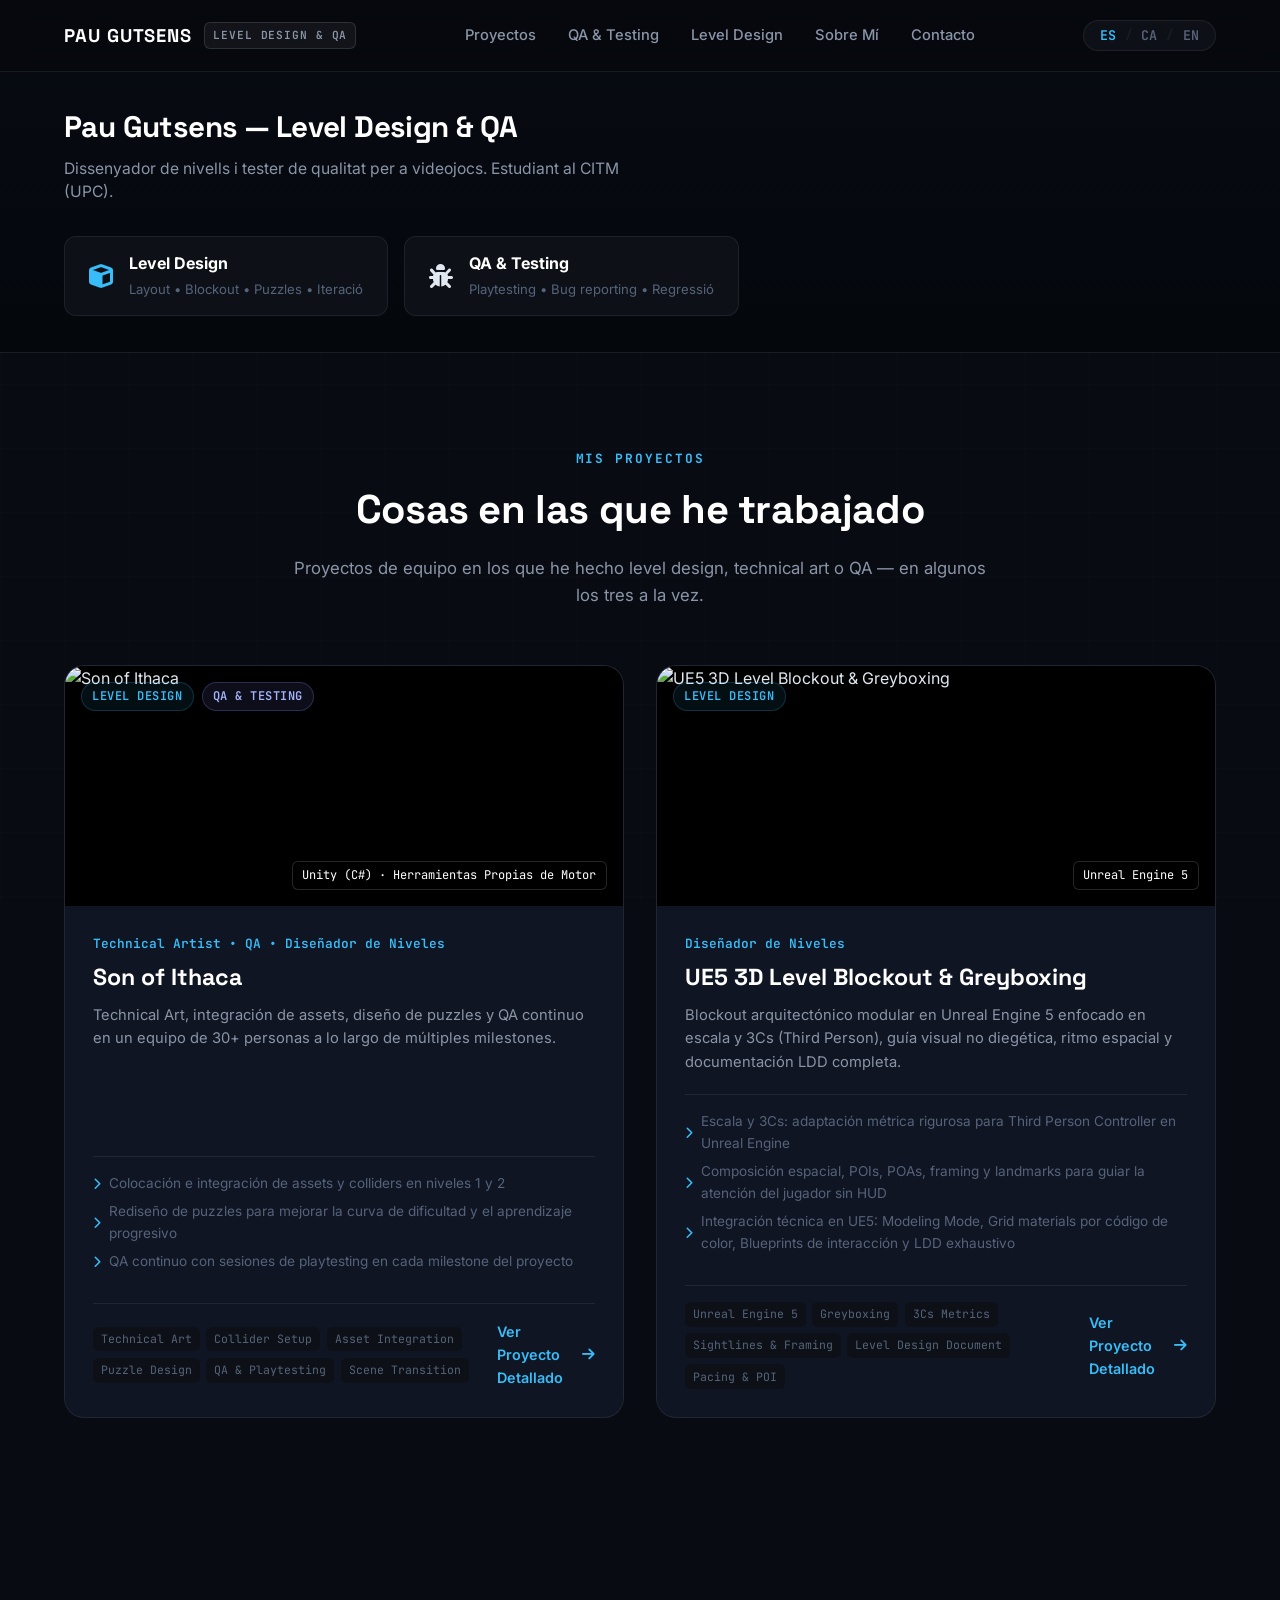
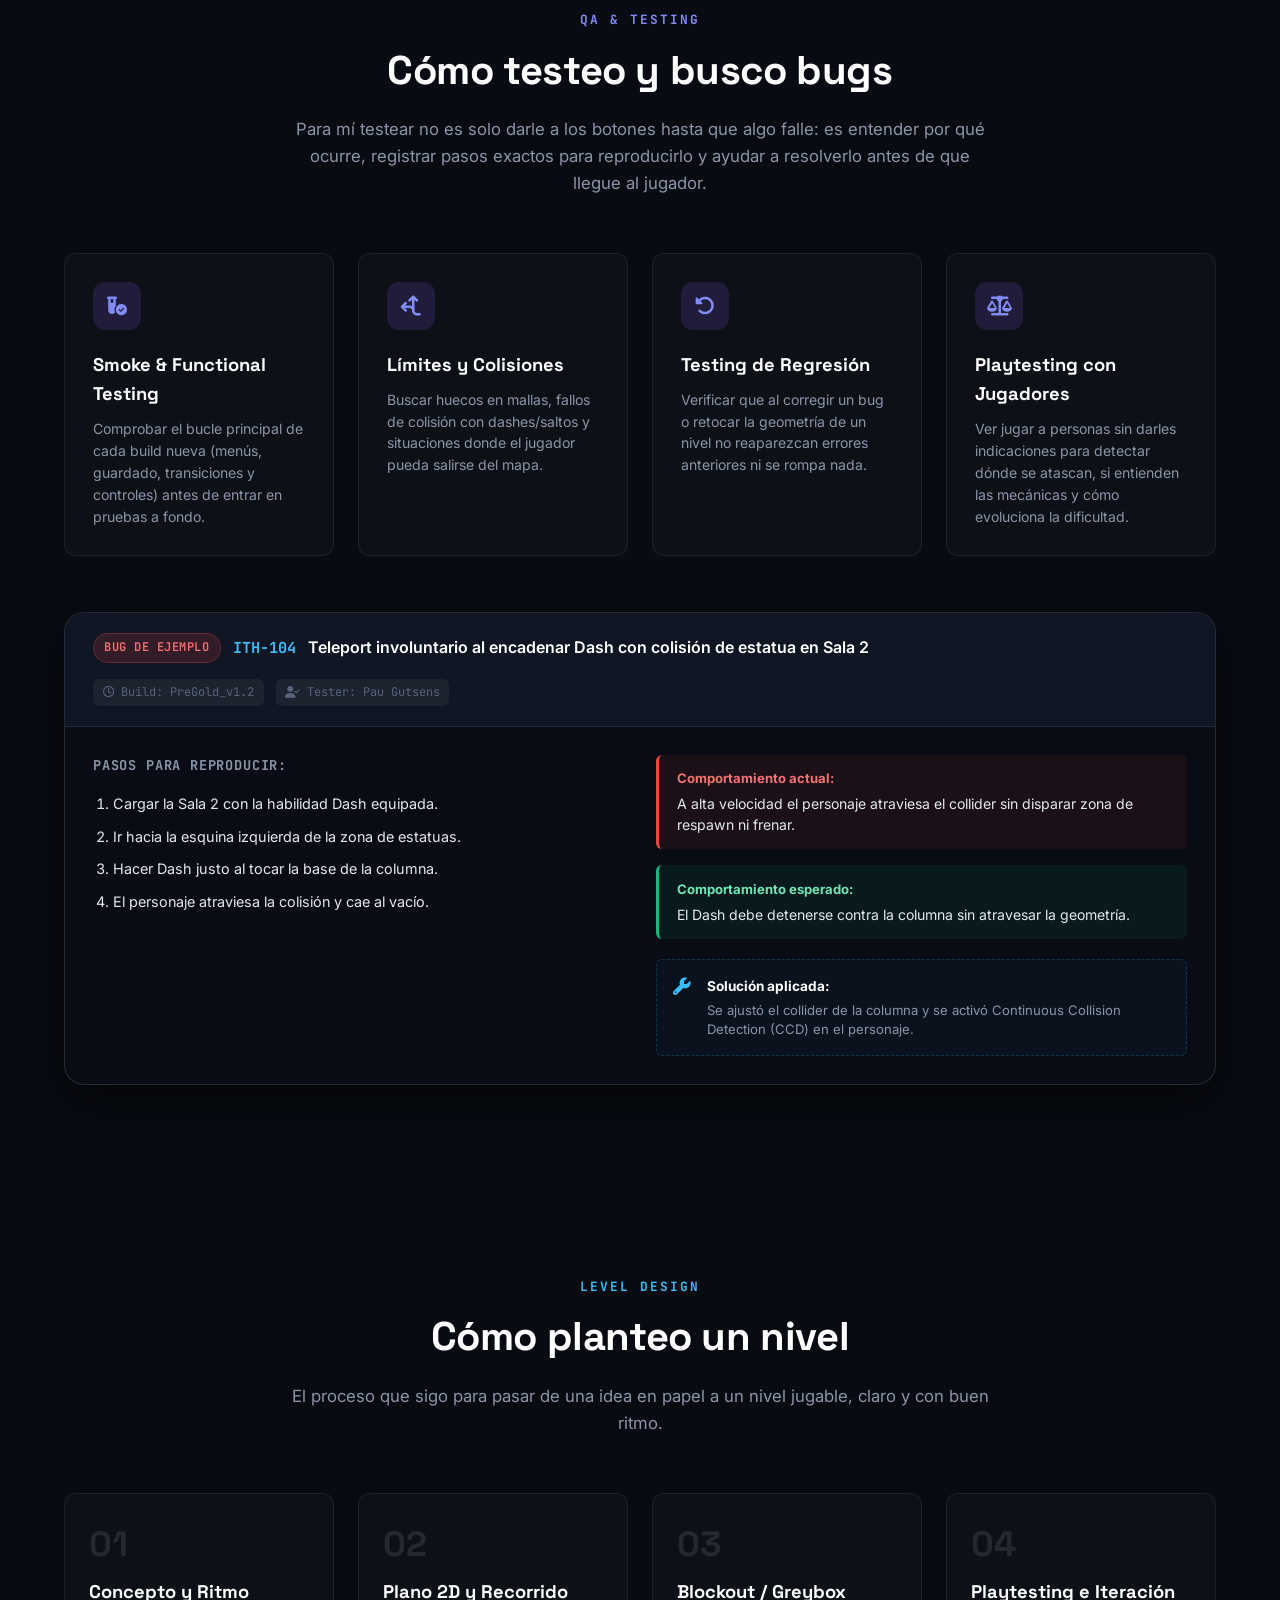
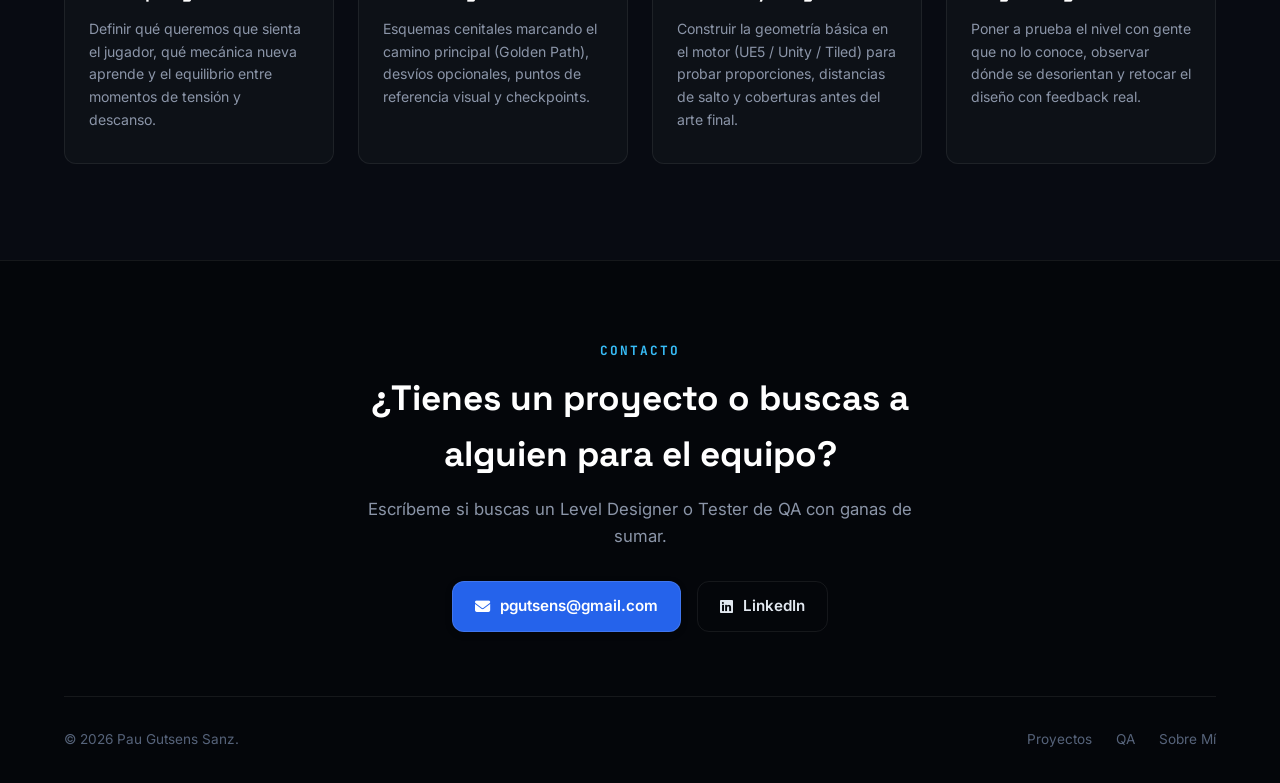
==== index.html @ 12cc4a94 "First portfolio version" ====
<!DOCTYPE html>
<html lang="es">

<head>
    <meta charset="UTF-8">
    <meta name="viewport" content="width=device-width, initial-scale=1.0">
    <title>Pau Gutsens | Level Design & QA</title>
    <meta name="description"
        content="Portfolio de Pau Gutsens. Diseño de niveles y QA para videojuegos.">
    <meta name="keywords"
        content="Pau Gutsens, Level Design, QA Videojuegos, Game QA, Unreal Engine, Blockout, Tiled, Game Design, CITM">
    <meta name="author" content="Pau Gutsens">

    <!-- Fonts -->
    <link rel="preconnect" href="https://fonts.googleapis.com">
    <link rel="preconnect" href="https://fonts.gstatic.com" crossorigin>
    <link
        href="https://fonts.googleapis.com/css2?family=Inter:wght@300;400;500;600;700&family=JetBrains+Mono:ital,wght@0,400;0,600;0,700;1,400&family=Space+Grotesk:wght@500;600;700&display=swap"
        rel="stylesheet">

    <!-- Icons -->
    <link rel="stylesheet" href="https://cdnjs.cloudflare.com/ajax/libs/font-awesome/6.5.1/css/all.min.css">

    <link rel="stylesheet" href="style.css">
</head>

<body>
    <!-- Subtle Grid Overlay -->
    <div class="grid-overlay"></div>

    <!-- Top Navigation -->
    <header class="site-header">
        <div class="container nav-container">
            <a href="#" class="brand-logo">
                <span class="logo-name">PAU GUTSENS</span>
                <span class="logo-tag" data-i18n="nav_role">LEVEL DESIGN & QA</span>
            </a>

            <nav class="main-nav" id="mainNav">
                <a href="#projects" class="nav-link" data-i18n="nav_projects">Proyectos</a>
                <a href="#qa-methodology" class="nav-link" data-i18n="nav_qa">QA & Testing</a>
                <a href="#ld-philosophy" class="nav-link" data-i18n="nav_ld">Level Design</a>
                <a href="about.html" class="nav-link" data-i18n="nav_about">Sobre Mí</a>
                <a href="#contact" class="nav-link" data-i18n="nav_contact">Contacto</a>
            </nav>

            <div class="nav-actions">
                <!-- Language Switcher -->
                <div class="lang-switch" id="langSwitch" role="group" aria-label="Language selector">
                    <button class="lang-btn active" data-lang="es" aria-pressed="true">ES</button>
                    <span class="lang-divider">/</span>
                    <button class="lang-btn" data-lang="ca" aria-pressed="false">CA</button>
                    <span class="lang-divider">/</span>
                    <button class="lang-btn" data-lang="en" aria-pressed="false">EN</button>
                </div>

                <button class="mobile-toggle" id="mobileMenuBtn" aria-label="Toggle navigation">
                    <i class="fa-solid fa-bars"></i>
                </button>
            </div>
        </div>
    </header>

    <!-- Page Intro Banner (replaces hero) -->
    <div class="page-intro-banner">
        <div class="container">
            <div class="page-intro-inner">
                <div class="page-intro-text">
                    <h1 class="page-intro-title" data-i18n="page_intro_title">Pau Gutsens — Level Design & QA</h1>
                    <p class="page-intro-sub" data-i18n="page_intro_sub">Dissenyador de nivells i tester de qualitat per a videojocs. Estudiant al CITM (UPC).</p>
                </div>
                <div class="page-intro-pills">
                    <div class="role-pill pill-ld">
                        <i class="fa-solid fa-cube"></i>
                        <div>
                            <strong data-i18n="pill_ld_title">Level Design</strong>
                            <span data-i18n="pill_ld_desc">Layout • Blockout • Puzzles • Iteració</span>
                        </div>
                    </div>
                    <div class="role-pill pill-qa">
                        <i class="fa-solid fa-bug"></i>
                        <div>
                            <strong data-i18n="pill_qa_title">QA & Testing</strong>
                            <span data-i18n="pill_qa_desc">Playtesting • Bug reporting • Regressió</span>
                        </div>
                    </div>
                </div>
            </div>
        </div>
    </div>

    <!-- Projects Section -->
    <section class="section projects-section" id="projects">
        <div class="container">
            <div class="section-header">
                <div class="header-pre" data-i18n="projects_pre">MIS PROYECTOS</div>
                <h2 class="section-title" data-i18n="projects_title">Cosas en las que he trabajado</h2>
                <p class="section-desc" data-i18n="projects_desc">
                    Proyectos de equipo en los que he hecho level design, technical art o QA — en algunos los tres a la vez.
                </p>
            </div>

            <!-- Projects Grid -->
            <div class="projects-grid" id="projectsGrid">
                <!-- Injected via JavaScript from data model -->
            </div>
        </div>
    </section>

    <!-- QA & Bug Tracking Methodology Showcase -->
    <section class="section qa-section" id="qa-methodology">
        <div class="container">
            <div class="section-header">
                <div class="header-pre tag-qa" data-i18n="qa_pre">QA & TESTING</div>
                <h2 class="section-title" data-i18n="qa_title">Cómo testeo y busco bugs</h2>
                <p class="section-desc" data-i18n="qa_desc">
                    Para mí testear no es solo darle a los botones hasta que algo falle: es entender por qué ocurre, registrar pasos exactos para reproducirlo y ayudar a resolverlo antes de que llegue al jugador.
                </p>
            </div>

            <div class="qa-grid">
                <!-- QA Pillars Cards -->
                <div class="qa-card">
                    <div class="qa-card-icon"><i class="fa-solid fa-vial-circle-check"></i></div>
                    <h3 data-i18n="qa_pillar_1_title">Smoke & Functional Testing</h3>
                    <p data-i18n="qa_pillar_1_desc">Comprobar el bucle principal de cada build nueva (menús, guardado, transiciones y controles) antes de entrar en pruebas a fondo.</p>
                </div>
                <div class="qa-card">
                    <div class="qa-card-icon"><i class="fa-solid fa-arrows-split-up-and-left"></i></div>
                    <h3 data-i18n="qa_pillar_2_title">Límites y Colisiones</h3>
                    <p data-i18n="qa_pillar_2_desc">Buscar huecos en mallas, fallos de colisión con dashes/saltos y situaciones donde el jugador pueda salirse del mapa.</p>
                </div>
                <div class="qa-card">
                    <div class="qa-card-icon"><i class="fa-solid fa-rotate-left"></i></div>
                    <h3 data-i18n="qa_pillar_3_title">Testing de Regresión</h3>
                    <p data-i18n="qa_pillar_3_desc">Verificar que al corregir un bug o retocar la geometría de un nivel no reaparezcan errores anteriores ni se rompa nada.</p>
                </div>
                <div class="qa-card">
                    <div class="qa-card-icon"><i class="fa-solid fa-scale-balanced"></i></div>
                    <h3 data-i18n="qa_pillar_4_title">Playtesting con Jugadores</h3>
                    <p data-i18n="qa_pillar_4_desc">Ver jugar a personas sin darles indicaciones para detectar dónde se atascan, si entienden las mecánicas y cómo evoluciona la dificultad.</p>
                </div>
            </div>

            <!-- Live Bug Report Mockup (Jira Style) -->
            <div class="bug-report-container">
                <div class="bug-header">
                    <div class="bug-title-wrap">
                        <span class="badge badge-critical" data-i18n="bug_badge">BUG DE EJEMPLO</span>
                        <span class="bug-id">ITH-104</span>
                        <span class="bug-summary-text" data-i18n="bug_summary_title">Teleport involuntario al encadenar Dash con colisión de estatua en Sala 2</span>
                    </div>
                    <div class="bug-meta-pills">
                        <span class="meta-pill"><i class="fa-regular fa-clock"></i> Build: PreGold_v1.2</span>
                        <span class="meta-pill"><i class="fa-solid fa-user-check"></i> Tester: Pau Gutsens</span>
                    </div>
                </div>

                <div class="bug-body">
                    <div class="bug-col">
                        <h4 data-i18n="bug_steps_title">Pasos para reproducir:</h4>
                        <ol class="bug-steps">
                            <li data-i18n="bug_step_1">Cargar la Sala 2 con la habilidad Dash equipada.</li>
                            <li data-i18n="bug_step_2">Ir hacia la esquina izquierda de la zona de estatuas.</li>
                            <li data-i18n="bug_step_3">Hacer Dash justo al tocar la base de la columna.</li>
                            <li data-i18n="bug_step_4">El personaje atraviesa la colisión y cae al vacío.</li>
                        </ol>
                    </div>

                    <div class="bug-col">
                        <div class="bug-compare">
                            <div class="compare-box actual">
                                <strong data-i18n="bug_actual_label">Comportamiento actual:</strong>
                                <p data-i18n="bug_actual_desc">A alta velocidad el personaje atraviesa el collider sin disparar zona de respawn ni frenar.</p>
                            </div>
                            <div class="compare-box expected">
                                <strong data-i18n="bug_expected_label">Comportamiento esperado:</strong>
                                <p data-i18n="bug_expected_desc">El Dash debe detenerse contra la columna sin atravesar la geometría.</p>
                            </div>
                        </div>

                        <div class="resolution-box">
                            <i class="fa-solid fa-wrench"></i>
                            <div>
                                <strong data-i18n="bug_res_title">Solución aplicada:</strong>
                                <p data-i18n="bug_res_desc">Se ajustó el collider de la columna y se activó Continuous Collision Detection (CCD) en el personaje.</p>
                            </div>
                        </div>
                    </div>
                </div>
            </div>
        </div>
    </section>

    <!-- Level Design Philosophy Section -->
    <section class="section ld-section" id="ld-philosophy">
        <div class="container">
            <div class="section-header">
                <div class="header-pre" data-i18n="ld_pre">LEVEL DESIGN</div>
                <h2 class="section-title" data-i18n="ld_title">Cómo planteo un nivel</h2>
                <p class="section-desc" data-i18n="ld_desc">
                    El proceso que sigo para pasar de una idea en papel a un nivel jugable, claro y con buen ritmo.
                </p>
            </div>

            <div class="workflow-steps">
                <div class="wf-step">
                    <div class="wf-num">01</div>
                    <h3 data-i18n="wf_1_title">Concepto y Ritmo</h3>
                    <p data-i18n="wf_1_desc">Definir qué queremos que sienta el jugador, qué mecánica nueva aprende y el equilibrio entre momentos de tensión y descanso.</p>
                </div>
                <div class="wf-step">
                    <div class="wf-num">02</div>
                    <h3 data-i18n="wf_2_title">Plano 2D y Recorrido</h3>
                    <p data-i18n="wf_2_desc">Esquemas cenitales marcando el camino principal (Golden Path), desvíos opcionales, puntos de referencia visual y checkpoints.</p>
                </div>
                <div class="wf-step">
                    <div class="wf-num">03</div>
                    <h3 data-i18n="wf_3_title">Blockout / Greybox</h3>
                    <p data-i18n="wf_3_desc">Construir la geometría básica en el motor (UE5 / Unity / Tiled) para probar proporciones, distancias de salto y coberturas antes del arte final.</p>
                </div>
                <div class="wf-step">
                    <div class="wf-num">04</div>
                    <h3 data-i18n="wf_4_title">Playtesting e Iteración</h3>
                    <p data-i18n="wf_4_desc">Poner a prueba el nivel con gente que no lo conoce, observar dónde se desorientan y retocar el diseño con feedback real.</p>
                </div>
            </div>
        </div>
    </section>


    <!-- Contact Footer Section -->
    <footer class="site-footer" id="contact">
        <div class="container footer-container">
            <div class="footer-cta">
                <div class="header-pre" data-i18n="contact_pre">CONTACTO</div>
                <h2 class="footer-title" data-i18n="contact_title">¿Tienes un proyecto o buscas a alguien para el equipo?</h2>
                <p class="footer-sub" data-i18n="contact_sub">
                    Escríbeme si buscas un Level Designer o Tester de QA con ganas de sumar.
                </p>

                <div class="contact-links">
                    <a href="mailto:pgutsens@gmail.com" class="btn btn-primary">
                        <i class="fa-solid fa-envelope"></i>
                        <span>pgutsens@gmail.com</span>
                    </a>
                    <a href="https://www.linkedin.com/in/pau-gutsens-sanz-491a90315/" target="_blank" rel="noopener noreferrer" class="btn btn-outline">
                        <i class="fa-brands fa-linkedin"></i>
                        <span>LinkedIn</span>
                    </a>
                </div>
            </div>

            <div class="footer-bottom">
                <div class="footer-copy">
                    © 2026 Pau Gutsens Sanz.
                </div>
                <div class="footer-nav">
                    <a href="#projects" data-i18n="nav_projects">Proyectos</a>
                    <a href="#qa-methodology" data-i18n="nav_qa">QA</a>
                    <a href="about.html" data-i18n="nav_about">Sobre Mí</a>
                </div>
            </div>
        </div>
    </footer>

    <!-- Case Study Interactive Modal -->
    <div class="modal-overlay" id="projectModal" aria-hidden="true" role="dialog" aria-labelledby="modalTitle">
        <div class="modal-card">
            <button class="modal-close" id="modalCloseBtn" aria-label="Cerrar modal">
                <i class="fa-solid fa-xmark"></i>
            </button>

            <!-- Modal Content Loaded Dynamically -->
            <div class="modal-content" id="modalContent">
                <!-- JS Populated -->
            </div>
        </div>
    </div>

    <!-- Image Lightbox Modal for Fullscreen Zoom -->
    <div class="lightbox-overlay" id="lightboxOverlay" aria-hidden="true">
        <button class="lightbox-close" id="lightboxCloseBtn" aria-label="Cerrar imagen">
            <i class="fa-solid fa-xmark"></i>
        </button>
        <img src="" alt="" id="lightboxImg" class="lightbox-image">
        <div class="lightbox-caption" id="lightboxCaption"></div>
    </div>

    <script src="app.js"></script>
</body>

</html>
---- style.css ----
/* ==========================================================================
   PAU GUTSENS - LEVEL DESIGN & QA PORTFOLIO
   Design System & Styling
   ========================================================================== */

:root {
    /* Color Palette – Premium AAA Dark Studio */
    --bg-main: #080b12;
    --bg-surface: #0d1117;
    --bg-surface-elevated: #131b2a;
    --bg-glass: rgba(13, 17, 23, 0.80);
    --bg-glass-card: rgba(19, 27, 42, 0.70);

    --border-subtle: rgba(255, 255, 255, 0.07);
    --border-accent: rgba(56, 189, 248, 0.20);
    --border-active: #38bdf8;

    --text-primary: #e2e8f0;
    --text-secondary: #8b95a8;
    --text-muted: #56637a;

    /* Accents – Refined Studio palette (Clean, non-neon) */
    --accent-cyan: #38bdf8;
    --accent-cyan-glow: transparent;
    --accent-purple: #818cf8;
    --accent-purple-glow: transparent;
    --accent-emerald: #34d399;
    --accent-amber: #fbbf24;
    --accent-crimson: #f87171;

    /* Typography */
    --font-heading: 'Space Grotesk', -apple-system, BlinkMacSystemFont, sans-serif;
    --font-body: 'Inter', -apple-system, BlinkMacSystemFont, sans-serif;
    --font-mono: 'JetBrains Mono', monospace;

    /* Layout & Spacing */
    --container-max: 1200px;
    --nav-height: 72px;
    --radius-sm: 6px;
    --radius-md: 12px;
    --radius-lg: 20px;
    --radius-pill: 9999px;

    /* Transitions */
    --transition-fast: 150ms ease;
    --transition-normal: 250ms cubic-bezier(0.16, 1, 0.3, 1);
    --transition-bounce: 400ms cubic-bezier(0.34, 1.56, 0.64, 1);
}

/* Base & Reset */
*, *::before, *::after {
    box-sizing: border-box;
    margin: 0;
    padding: 0;
}

html {
    scroll-behavior: smooth;
    color-scheme: dark;
}

body {
    background-color: var(--bg-main);
    color: var(--text-primary);
    font-family: var(--font-body);
    font-size: 16px;
    line-height: 1.6;
    overflow-x: hidden;
    position: relative;
    min-height: 100vh;
}

a {
    color: inherit;
    text-decoration: none;
    transition: color var(--transition-fast);
}

img {
    max-width: 100%;
    height: auto;
    display: block;
}

button {
    font-family: inherit;
    cursor: pointer;
    border: none;
    background: none;
}

/* Background Ambient */
.glow-bg {
    display: none;
}

/* Grid overlay – ultra-subtle texture */
.grid-overlay {
    position: fixed;
    top: 0;
    left: 0;
    width: 100%;
    height: 100%;
    background-image: 
        linear-gradient(to right, rgba(255, 255, 255, 0.012) 1px, transparent 1px),
        linear-gradient(to bottom, rgba(255, 255, 255, 0.012) 1px, transparent 1px);
    background-size: 64px 64px;
    pointer-events: none;
    z-index: 0;
}

.container {
    width: 100%;
    max-width: var(--container-max);
    margin: 0 auto;
    padding: 0 1.5rem;
    position: relative;
    z-index: 1;
}

/* ==========================================================================
   Navigation Header
   ========================================================================== */
.site-header {
    position: fixed;
    top: 0;
    left: 0;
    right: 0;
    height: var(--nav-height);
    background: rgba(7, 9, 14, 0.85);
    backdrop-filter: blur(16px);
    border-bottom: 1px solid var(--border-subtle);
    z-index: 100;
    display: flex;
    align-items: center;
}

.nav-container {
    display: flex;
    align-items: center;
    justify-content: space-between;
}

.brand-logo {
    display: flex;
    align-items: center;
    gap: 0.75rem;
}

.logo-name {
    font-family: var(--font-heading);
    font-weight: 700;
    font-size: 1.15rem;
    letter-spacing: 0.05em;
    color: #ffffff;
}

.logo-tag {
    font-family: var(--font-mono);
    font-size: 0.7rem;
    font-weight: 600;
    color: var(--text-secondary);
    background: rgba(255, 255, 255, 0.05);
    padding: 0.2rem 0.5rem;
    border-radius: var(--radius-sm);
    border: 1px solid rgba(255, 255, 255, 0.12);
    letter-spacing: 0.08em;
}

.main-nav {
    display: flex;
    align-items: center;
    gap: 2rem;
}

.nav-link {
    font-size: 0.92rem;
    font-weight: 500;
    color: var(--text-secondary);
    position: relative;
    padding: 0.5rem 0;
}

.nav-link:hover {
    color: #ffffff;
}

.nav-link::after {
    content: '';
    position: absolute;
    bottom: 0;
    left: 0;
    width: 0;
    height: 2px;
    background: var(--accent-cyan);
    transition: width var(--transition-fast);
}

.nav-link:hover::after {
    width: 100%;
}

.nav-actions {
    display: flex;
    align-items: center;
    gap: 1.25rem;
}

/* Language Switcher */
.lang-switch {
    display: flex;
    align-items: center;
    background: var(--bg-surface);
    border: 1px solid var(--border-subtle);
    border-radius: var(--radius-pill);
    padding: 0.2rem 0.6rem;
    font-family: var(--font-mono);
    font-size: 0.8rem;
}

.lang-btn {
    color: var(--text-muted);
    padding: 0.15rem 0.4rem;
    font-weight: 600;
    border-radius: var(--radius-sm);
    transition: all var(--transition-fast);
}

.lang-btn.active {
    color: var(--accent-cyan);
}

.lang-divider {
    color: var(--border-subtle);
    margin: 0 0.15rem;
}

.mobile-toggle {
    display: none;
    color: #fff;
    font-size: 1.25rem;
    padding: 0.5rem;
}

/* ==========================================================================
   Buttons & Badges
   ========================================================================== */
.btn {
    display: inline-flex;
    align-items: center;
    justify-content: center;
    gap: 0.6rem;
    padding: 0.75rem 1.4rem;
    border-radius: var(--radius-md);
    font-size: 0.95rem;
    font-weight: 600;
    transition: all var(--transition-normal);
    cursor: pointer;
}

.btn-sm {
    padding: 0.45rem 0.9rem;
    font-size: 0.85rem;
}

.btn-primary {
    background: #2563eb;
    color: #fff;
    border: 1px solid rgba(255, 255, 255, 0.12);
    box-shadow: 0 2px 6px rgba(0, 0, 0, 0.3);
}

.btn-primary:hover {
    transform: translateY(-2px);
    box-shadow: 0 4px 12px rgba(0, 0, 0, 0.4);
    background: #1d4ed8;
}

.btn-secondary {
    background: var(--bg-surface-elevated);
    color: var(--text-primary);
    border: 1px solid var(--border-subtle);
}

.btn-secondary:hover {
    border-color: rgba(129, 140, 248, 0.40);
    background: rgba(129, 140, 248, 0.08);
    transform: translateY(-2px);
}

.btn-outline {
    background: transparent;
    color: var(--text-primary);
    border: 1px solid var(--border-subtle);
}

.btn-outline:hover {
    border-color: rgba(56, 189, 248, 0.35);
    color: var(--accent-cyan);
    background: rgba(56, 189, 248, 0.04);
}

.badge {
    display: inline-flex;
    align-items: center;
    padding: 0.25rem 0.65rem;
    border-radius: var(--radius-pill);
    font-family: var(--font-mono);
    font-size: 0.75rem;
    font-weight: 600;
    letter-spacing: 0.04em;
}

.badge-critical {
    background: rgba(239, 68, 68, 0.15);
    color: #f87171;
    border: 1px solid rgba(239, 68, 68, 0.3);
}

.badge-ld {
    background: rgba(56, 189, 248, 0.08);
    color: var(--accent-cyan);
    border: 1px solid rgba(56, 189, 248, 0.20);
}

.badge-qa {
    background: rgba(129, 140, 248, 0.10);
    color: #a5b4fc;
    border: 1px solid rgba(129, 140, 248, 0.25);
}

/* ==========================================================================
   Hero Section
   ========================================================================== */
.hero-section {
    padding-top: calc(var(--nav-height) + 4rem);
    padding-bottom: 5rem;
    position: relative;
    z-index: 1;
}

.hero-container {
    display: flex;
    flex-direction: column;
    align-items: center;
    text-align: center;
    max-width: 900px;
}

.hero-badge {
    display: inline-flex;
    align-items: center;
    gap: 0.6rem;
    background: rgba(16, 185, 129, 0.1);
    border: 1px solid rgba(16, 185, 129, 0.25);
    padding: 0.4rem 1rem;
    border-radius: var(--radius-pill);
    font-size: 0.85rem;
    color: #6ee7b7;
    margin-bottom: 1.75rem;
}

.status-indicator {
    width: 8px;
    height: 8px;
    background: var(--accent-emerald);
    border-radius: 50%;
    animation: pulse 2s infinite;
}

@keyframes pulse {
    0%, 100% { opacity: 1; transform: scale(1); }
    50% { opacity: 0.5; transform: scale(1.3); }
}

.hero-title {
    font-family: var(--font-heading);
    font-size: clamp(2.2rem, 5vw, 3.8rem);
    font-weight: 700;
    line-height: 1.15;
    letter-spacing: -0.02em;
    margin-bottom: 1.5rem;
    background: linear-gradient(180deg, #ffffff 40%, #cbd5e1 100%);
    -webkit-background-clip: text;
    -webkit-text-fill-color: transparent;
}

.hero-subtitle {
    font-size: clamp(1.05rem, 2vw, 1.25rem);
    color: var(--text-secondary);
    max-width: 760px;
    line-height: 1.65;
    margin-bottom: 2.25rem;
}

.role-tags-wrapper {
    display: flex;
    flex-wrap: wrap;
    justify-content: center;
    gap: 1.25rem;
    margin-bottom: 3rem;
    width: 100%;
}

.role-pill {
    display: flex;
    align-items: center;
    gap: 1rem;
    padding: 0.85rem 1.5rem;
    border-radius: var(--radius-md);
    background: var(--bg-surface);
    border: 1px solid var(--border-subtle);
    text-align: left;
    transition: transform var(--transition-fast), border-color var(--transition-fast);
}

.role-pill:hover {
    transform: translateY(-2px);
}

.role-pill i {
    font-size: 1.5rem;
}

.pill-ld i {
    color: var(--accent-cyan);
}

.pill-ld:hover,
.pill-qa:hover {
    border-color: rgba(255, 255, 255, 0.2);
    box-shadow: 0 4px 12px rgba(0, 0, 0, 0.25);
}

.role-pill strong {
    display: block;
    font-size: 1rem;
    color: #fff;
}

.role-pill span {
    font-size: 0.82rem;
    color: var(--text-muted);
}

.hero-stats {
    display: grid;
    grid-template-columns: repeat(4, 1fr);
    gap: 1.5rem;
    width: 100%;
    margin-bottom: 2.75rem;
    padding: 1.75rem;
    background: var(--bg-surface-elevated);
    border-radius: var(--radius-lg);
    border: 1px solid var(--border-subtle);
    backdrop-filter: blur(12px);
}

.stat-card {
    display: flex;
    flex-direction: column;
    align-items: center;
}

.stat-num {
    font-family: var(--font-heading);
    font-size: 2.2rem;
    font-weight: 700;
    color: #ffffff;
    line-height: 1.1;
}

.stat-label {
    font-size: 0.82rem;
    color: var(--text-secondary);
    margin-top: 0.25rem;
}

.hero-cta-group {
    display: flex;
    gap: 1.25rem;
    flex-wrap: wrap;
    justify-content: center;
}

/* ==========================================================================
   Sections Common Header
   ========================================================================== */
.section {
    padding: 6rem 0;
    position: relative;
    z-index: 1;
}

.section-header {
    text-align: center;
    max-width: 700px;
    margin: 0 auto 3.5rem auto;
}

.header-pre {
    font-family: var(--font-mono);
    font-size: 0.8rem;
    font-weight: 700;
    color: var(--accent-cyan);
    letter-spacing: 0.15em;
    text-transform: uppercase;
    margin-bottom: 0.5rem;
}

.header-pre.tag-qa {
    color: var(--accent-purple);
}

.section-title {
    font-family: var(--font-heading);
    font-size: clamp(1.8rem, 3.5vw, 2.5rem);
    font-weight: 700;
    letter-spacing: -0.01em;
    color: #fff;
    margin-bottom: 0.85rem;
}

.section-desc {
    color: var(--text-secondary);
    font-size: 1.05rem;
    line-height: 1.6;
}

/* ==========================================================================
   Filter Toolbar & Projects Grid
   ========================================================================== */
.filter-toolbar {
    display: flex;
    justify-content: center;
    gap: 0.75rem;
    margin-bottom: 3rem;
    flex-wrap: wrap;
}

.filter-btn {
    display: inline-flex;
    align-items: center;
    gap: 0.6rem;
    padding: 0.65rem 1.25rem;
    background: var(--bg-surface);
    border: 1px solid var(--border-subtle);
    border-radius: var(--radius-pill);
    color: var(--text-secondary);
    font-size: 0.9rem;
    font-weight: 600;
    transition: all var(--transition-fast);
}

.filter-btn:hover {
    color: #fff;
    border-color: rgba(255, 255, 255, 0.2);
}

.filter-btn.active {
    background: #1e293b;
    color: #ffffff;
    border-color: rgba(255, 255, 255, 0.25);
    box-shadow: 0 2px 6px rgba(0, 0, 0, 0.2);
}

.filter-btn.active .filter-count {
    background: rgba(255, 255, 255, 0.12);
    color: #ffffff;
}

.filter-count {
    font-family: var(--font-mono);
    font-size: 0.75rem;
    background: var(--bg-surface-elevated);
    padding: 0.15rem 0.45rem;
    border-radius: var(--radius-pill);
    color: var(--text-muted);
}

.projects-grid {
    display: grid;
    grid-template-columns: repeat(2, 1fr);
    gap: 2rem;
}

/* Project Card */
.project-card {
    background: var(--bg-glass-card);
    border: 1px solid var(--border-subtle);
    border-radius: var(--radius-lg);
    overflow: hidden;
    backdrop-filter: blur(16px);
    transition: transform var(--transition-normal), border-color var(--transition-normal), box-shadow var(--transition-normal);
    display: flex;
    flex-direction: column;
}

.project-card:hover {
    transform: translateY(-6px);
    border-color: rgba(56, 189, 248, 0.22);
    box-shadow: 0 16px 40px rgba(0, 0, 0, 0.45);
}

.card-media-wrap {
    position: relative;
    width: 100%;
    height: 240px;
    background: #000;
    overflow: hidden;
}

.card-img {
    width: 100%;
    height: 100%;
    object-fit: cover;
    transition: transform var(--transition-normal);
}

.project-card:hover .card-img {
    transform: scale(1.05);
}

.card-badges {
    position: absolute;
    top: 1rem;
    left: 1rem;
    display: flex;
    gap: 0.5rem;
    z-index: 2;
}

.card-engine {
    position: absolute;
    bottom: 1rem;
    right: 1rem;
    background: rgba(0, 0, 0, 0.75);
    backdrop-filter: blur(8px);
    color: #fff;
    font-family: var(--font-mono);
    font-size: 0.75rem;
    padding: 0.25rem 0.6rem;
    border-radius: var(--radius-sm);
    border: 1px solid rgba(255, 255, 255, 0.15);
}

.card-content {
    padding: 1.75rem;
    display: flex;
    flex-direction: column;
    flex-grow: 1;
}

.card-role-line {
    font-family: var(--font-mono);
    font-size: 0.8rem;
    color: var(--accent-cyan);
    margin-bottom: 0.5rem;
    font-weight: 600;
}

.card-title {
    font-family: var(--font-heading);
    font-size: 1.45rem;
    font-weight: 700;
    color: #fff;
    margin-bottom: 0.75rem;
    line-height: 1.25;
}

.card-excerpt {
    color: var(--text-secondary);
    font-size: 0.92rem;
    line-height: 1.6;
    margin-bottom: 1.25rem;
    flex-grow: 1;
}

.card-key-highlights {
    list-style: none;
    margin-bottom: 1.5rem;
    border-top: 1px solid var(--border-subtle);
    padding-top: 1rem;
}

.card-key-highlights li {
    font-size: 0.85rem;
    color: var(--text-muted);
    margin-bottom: 0.4rem;
    display: flex;
    align-items: center;
    gap: 0.5rem;
}

.card-key-highlights li i {
    color: var(--accent-cyan);
    font-size: 0.75rem;
}

.card-footer {
    display: flex;
    justify-content: space-between;
    align-items: center;
    padding-top: 1rem;
    border-top: 1px solid var(--border-subtle);
}

.card-tags {
    display: flex;
    flex-wrap: wrap;
    gap: 0.4rem;
}

.card-tag {
    font-family: var(--font-mono);
    font-size: 0.72rem;
    background: var(--bg-surface);
    color: var(--text-muted);
    padding: 0.2rem 0.5rem;
    border-radius: var(--radius-sm);
}

.card-action-btn {
    display: inline-flex;
    align-items: center;
    gap: 0.5rem;
    color: var(--accent-cyan);
    font-weight: 600;
    font-size: 0.9rem;
    transition: gap var(--transition-fast);
}

.project-card:hover .card-action-btn {
    gap: 0.75rem;
}

/* ==========================================================================
   QA Methodology & Bug Report Showcase
   ========================================================================== */
.qa-grid {
    display: grid;
    grid-template-columns: repeat(4, 1fr);
    gap: 1.5rem;
    margin-bottom: 3.5rem;
}

.qa-card {
    background: var(--bg-surface);
    border: 1px solid var(--border-subtle);
    border-radius: var(--radius-md);
    padding: 1.75rem;
    transition: transform var(--transition-normal), border-color var(--transition-normal);
}

.qa-card:hover {
    transform: translateY(-4px);
    border-color: var(--accent-purple);
}

.qa-card-icon {
    width: 48px;
    height: 48px;
    border-radius: var(--radius-md);
    background: rgba(139, 92, 246, 0.15);
    color: var(--accent-purple);
    display: flex;
    align-items: center;
    justify-content: center;
    font-size: 1.25rem;
    margin-bottom: 1.25rem;
}

.qa-card h3 {
    font-family: var(--font-heading);
    font-size: 1.15rem;
    font-weight: 700;
    color: #fff;
    margin-bottom: 0.6rem;
}

.qa-card p {
    font-size: 0.88rem;
    color: var(--text-secondary);
    line-height: 1.55;
}

/* Jira Style Bug Report Mockup */
.bug-report-container {
    background: #090c14;
    border: 1px solid rgba(255, 255, 255, 0.12);
    border-radius: var(--radius-lg);
    box-shadow: 0 16px 48px rgba(0, 0, 0, 0.5);
    overflow: hidden;
    font-family: var(--font-body);
}

.bug-header {
    background: #111624;
    padding: 1.25rem 1.75rem;
    border-bottom: 1px solid rgba(255, 255, 255, 0.08);
    display: flex;
    justify-content: space-between;
    align-items: center;
    flex-wrap: wrap;
    gap: 1rem;
}

.bug-title-wrap {
    display: flex;
    align-items: center;
    gap: 0.75rem;
    flex-wrap: wrap;
}

.bug-id {
    font-family: var(--font-mono);
    font-weight: 700;
    font-size: 0.95rem;
    color: var(--accent-cyan);
}

.bug-summary-text {
    font-weight: 600;
    color: #ffffff;
    font-size: 1rem;
}

.bug-meta-pills {
    display: flex;
    gap: 0.75rem;
}

.meta-pill {
    font-family: var(--font-mono);
    font-size: 0.75rem;
    color: var(--text-muted);
    background: rgba(255, 255, 255, 0.05);
    padding: 0.25rem 0.6rem;
    border-radius: var(--radius-sm);
    display: inline-flex;
    align-items: center;
    gap: 0.4rem;
}

.bug-body {
    padding: 1.75rem;
    display: grid;
    grid-template-columns: 1fr 1fr;
    gap: 2rem;
}

.bug-col h4 {
    font-family: var(--font-mono);
    font-size: 0.85rem;
    color: var(--text-secondary);
    text-transform: uppercase;
    letter-spacing: 0.06em;
    margin-bottom: 1rem;
}

.bug-steps {
    padding-left: 1.25rem;
    color: var(--text-primary);
    font-size: 0.9rem;
    line-height: 1.7;
}

.bug-steps li {
    margin-bottom: 0.5rem;
}

.bug-compare {
    display: flex;
    flex-direction: column;
    gap: 1rem;
    margin-bottom: 1.25rem;
}

.compare-box {
    padding: 0.9rem 1.1rem;
    border-radius: var(--radius-sm);
    font-size: 0.88rem;
    line-height: 1.5;
}

.compare-box.actual {
    background: rgba(239, 68, 68, 0.08);
    border-left: 3px solid #ef4444;
}

.compare-box.actual strong {
    color: #f87171;
    display: block;
    font-size: 0.82rem;
    margin-bottom: 0.25rem;
}

.compare-box.expected {
    background: rgba(16, 185, 129, 0.08);
    border-left: 3px solid #10b981;
}

.compare-box.expected strong {
    color: #6ee7b7;
    display: block;
    font-size: 0.82rem;
    margin-bottom: 0.25rem;
}

.resolution-box {
    display: flex;
    gap: 1rem;
    padding: 1rem;
    background: rgba(56, 189, 248, 0.04);
    border: 1px dashed rgba(56, 189, 248, 0.20);
    border-radius: var(--radius-sm);
    align-items: flex-start;
}

.resolution-box i {
    color: var(--accent-cyan);
    font-size: 1.1rem;
    margin-top: 0.15rem;
}

.resolution-box strong {
    color: #fff;
    font-size: 0.85rem;
    display: block;
    margin-bottom: 0.2rem;
}

.resolution-box p {
    font-size: 0.82rem;
    color: var(--text-secondary);
    line-height: 1.45;
}

/* ==========================================================================
   Level Design Philosophy & Workflow
   ========================================================================== */
.workflow-steps {
    display: grid;
    grid-template-columns: repeat(4, 1fr);
    gap: 1.5rem;
}

.wf-step {
    background: var(--bg-surface);
    border: 1px solid var(--border-subtle);
    border-radius: var(--radius-md);
    padding: 2rem 1.5rem;
    position: relative;
    transition: transform var(--transition-normal);
}

.wf-step:hover {
    transform: translateY(-4px);
    border-color: rgba(56, 189, 248, 0.25);
}

.wf-num {
    font-family: var(--font-heading);
    font-size: 2.2rem;
    font-weight: 700;
    color: rgba(255, 255, 255, 0.10);
    line-height: 1;
    margin-bottom: 1rem;
}

.wf-step:hover .wf-num {
    color: rgba(56, 189, 248, 0.70);
}

.wf-step h3 {
    font-family: var(--font-heading);
    font-size: 1.15rem;
    font-weight: 700;
    color: #fff;
    margin-bottom: 0.75rem;
}

.wf-step p {
    font-size: 0.88rem;
    color: var(--text-secondary);
    line-height: 1.6;
}

/* ==========================================================================
   About & Skills Section
   ========================================================================== */
.about-grid {
    display: grid;
    grid-template-columns: 1.2fr 1fr;
    gap: 3.5rem;
    align-items: center;
}

.about-bio {
    font-size: 1.05rem;
    color: var(--text-secondary);
    line-height: 1.7;
    margin-bottom: 1.25rem;
}

.about-bio strong {
    color: #fff;
}

.about-meta-list {
    margin-top: 2rem;
    display: flex;
    flex-direction: column;
    gap: 0.75rem;
}

.meta-item {
    display: flex;
    align-items: center;
    gap: 0.75rem;
    font-size: 0.92rem;
    color: var(--text-secondary);
}

.meta-item i {
    color: var(--accent-cyan);
    width: 18px;
}

.skills-box {
    background: var(--bg-surface-elevated);
    border: 1px solid var(--border-subtle);
    border-radius: var(--radius-lg);
    padding: 2.25rem;
}

.skills-heading {
    font-family: var(--font-heading);
    font-size: 1.15rem;
    font-weight: 700;
    color: #fff;
    display: flex;
    align-items: center;
    gap: 0.6rem;
    margin-bottom: 1rem;
}

.skills-heading i {
    color: var(--accent-cyan);
}

.skill-tags {
    display: flex;
    flex-wrap: wrap;
    gap: 0.5rem;
}

.tag {
    font-family: var(--font-mono);
    font-size: 0.8rem;
    background: var(--bg-surface);
    color: var(--text-secondary);
    border: 1px solid var(--border-subtle);
    padding: 0.35rem 0.75rem;
    border-radius: var(--radius-sm);
    transition: all var(--transition-fast);
}

.tag:hover {
    border-color: var(--accent-cyan);
    color: #fff;
}

.tag-highlight {
    background: rgba(139, 92, 246, 0.12);
    border-color: rgba(139, 92, 246, 0.3);
    color: #d8b4fe;
}

/* ==========================================================================
   Footer
   ========================================================================== */
.site-footer {
    background: #04060a;
    border-top: 1px solid var(--border-subtle);
    padding: 5rem 0 2rem 0;
    position: relative;
    z-index: 1;
}

.footer-cta {
    text-align: center;
    max-width: 600px;
    margin: 0 auto 4rem auto;
}

.footer-title {
    font-family: var(--font-heading);
    font-size: 2.2rem;
    font-weight: 700;
    color: #fff;
    margin-bottom: 0.85rem;
}

.footer-sub {
    color: var(--text-secondary);
    font-size: 1.05rem;
    margin-bottom: 2rem;
}

.contact-links {
    display: flex;
    justify-content: center;
    gap: 1rem;
    flex-wrap: wrap;
}

.footer-bottom {
    display: flex;
    justify-content: space-between;
    align-items: center;
    padding-top: 2rem;
    border-top: 1px solid var(--border-subtle);
    font-size: 0.85rem;
    color: var(--text-muted);
    flex-wrap: wrap;
    gap: 1rem;
}

.footer-nav {
    display: flex;
    gap: 1.5rem;
}

.footer-nav a:hover {
    color: var(--accent-cyan);
}

/* ==========================================================================
   Modal Dialog for Deep Case Studies
   ========================================================================== */
.modal-overlay {
    position: fixed;
    top: 0;
    left: 0;
    right: 0;
    bottom: 0;
    background: rgba(3, 5, 8, 0.88);
    backdrop-filter: blur(12px);
    z-index: 1000;
    display: flex;
    align-items: center;
    justify-content: center;
    padding: 1.5rem;
    opacity: 0;
    visibility: hidden;
    transition: opacity var(--transition-normal), visibility var(--transition-normal);
}

.modal-overlay.active {
    opacity: 1;
    visibility: visible;
}

.modal-card {
    background: var(--bg-surface-elevated);
    border: 1px solid rgba(255, 255, 255, 0.15);
    border-radius: var(--radius-lg);
    width: 100%;
    max-width: 950px;
    max-height: 90vh;
    overflow-y: auto;
    position: relative;
    box-shadow: 0 25px 60px rgba(0, 0, 0, 0.8);
    transform: scale(0.95);
    transition: transform var(--transition-bounce);
}

.modal-overlay.active .modal-card {
    transform: scale(1);
}

.modal-close {
    position: sticky;
    top: 1rem;
    left: calc(100% - 3.5rem);
    width: 40px;
    height: 40px;
    border-radius: 50%;
    background: rgba(0, 0, 0, 0.6);
    border: 1px solid rgba(255, 255, 255, 0.2);
    color: #fff;
    display: flex;
    align-items: center;
    justify-content: center;
    font-size: 1.1rem;
    z-index: 10;
    transition: all var(--transition-fast);
}

.modal-close:hover {
    background: #2563eb;
    color: #fff;
    border-color: #3b82f6;
}

.modal-content {
    padding: 2.5rem;
}

/* Modal Inner Layout */
.modal-hero {
    margin-bottom: 2rem;
}

.modal-title {
    font-family: var(--font-heading);
    font-size: 2.2rem;
    color: #fff;
    margin-bottom: 0.5rem;
}

.modal-subtitle {
    font-size: 1.1rem;
    color: var(--accent-cyan);
    font-family: var(--font-mono);
    margin-bottom: 1.5rem;
}

.modal-meta-grid {
    display: grid;
    grid-template-columns: repeat(4, 1fr);
    gap: 1rem;
    background: var(--bg-surface);
    padding: 1.25rem;
    border-radius: var(--radius-md);
    border: 1px solid var(--border-subtle);
    margin-bottom: 2rem;
}

.modal-meta-item strong {
    display: block;
    font-size: 0.75rem;
    font-family: var(--font-mono);
    color: var(--text-muted);
    text-transform: uppercase;
    margin-bottom: 0.2rem;
}

.modal-meta-item span {
    font-size: 0.9rem;
    color: #fff;
    font-weight: 600;
}

/* Modal Tabs */
.modal-tabs {
    display: flex;
    gap: 0.5rem;
    border-bottom: 1px solid var(--border-subtle);
    margin-bottom: 2rem;
}

.modal-tab-btn {
    padding: 0.75rem 1.25rem;
    color: var(--text-secondary);
    font-weight: 600;
    font-size: 0.95rem;
    border-bottom: 2px solid transparent;
    transition: all var(--transition-fast);
}

.modal-tab-btn:hover {
    color: #fff;
}

.modal-tab-btn.active {
    color: var(--accent-cyan);
    border-bottom-color: var(--accent-cyan);
}

.modal-tab-pane {
    display: none;
}

.modal-tab-pane.active {
    display: block;
    animation: fadeIn 200ms ease;
}

@keyframes fadeIn {
    from { opacity: 0; transform: translateY(6px); }
    to { opacity: 1; transform: translateY(0); }
}

.modal-section-h3 {
    font-family: var(--font-heading);
    font-size: 1.35rem;
    color: #fff;
    margin: 1.75rem 0 0.75rem 0;
}

.modal-p {
    color: var(--text-secondary);
    font-size: 0.98rem;
    line-height: 1.7;
    margin-bottom: 1rem;
}

.modal-list {
    padding-left: 1.5rem;
    color: var(--text-secondary);
    font-size: 0.95rem;
    line-height: 1.7;
    margin-bottom: 1.5rem;
}

.modal-list li {
    margin-bottom: 0.5rem;
}

.modal-list li strong {
    color: #fff;
}

.modal-gallery-grid {
    display: grid;
    grid-template-columns: repeat(2, 1fr);
    gap: 1rem;
    margin-top: 1.5rem;
}

.gallery-thumb {
    border-radius: var(--radius-md);
    overflow: hidden;
    height: 200px;
    border: 1px solid var(--border-subtle);
    cursor: pointer;
    position: relative;
}

.gallery-thumb img {
    width: 100%;
    height: 100%;
    object-fit: cover;
    transition: transform var(--transition-normal);
}

.gallery-thumb:hover img {
    transform: scale(1.06);
}

.gallery-thumb-caption {
    position: absolute;
    bottom: 0;
    left: 0;
    right: 0;
    background: linear-gradient(transparent, rgba(0,0,0,0.85));
    padding: 0.5rem 0.75rem;
    font-size: 0.78rem;
    color: #fff;
    font-family: var(--font-mono);
}

/* ==========================================================================
   Image Lightbox Overlay
   ========================================================================== */
.lightbox-overlay {
    position: fixed;
    top: 0;
    left: 0;
    right: 0;
    bottom: 0;
    background: rgba(0, 0, 0, 0.94);
    z-index: 2000;
    display: flex;
    flex-direction: column;
    align-items: center;
    justify-content: center;
    padding: 2rem;
    opacity: 0;
    visibility: hidden;
    transition: opacity var(--transition-fast), visibility var(--transition-fast);
}

.lightbox-overlay.active {
    opacity: 1;
    visibility: visible;
}

.lightbox-image {
    max-width: 90vw;
    max-height: 80vh;
    border-radius: var(--radius-md);
    box-shadow: 0 10px 40px rgba(0, 0, 0, 0.8);
    object-fit: contain;
}

.lightbox-caption {
    margin-top: 1rem;
    color: var(--text-secondary);
    font-size: 0.95rem;
    font-family: var(--font-mono);
}

.lightbox-close {
    position: absolute;
    top: 2rem;
    right: 2rem;
    color: #fff;
    font-size: 1.75rem;
    cursor: pointer;
    background: rgba(255, 255, 255, 0.1);
    width: 44px;
    height: 44px;
    border-radius: 50%;
    display: flex;
    align-items: center;
    justify-content: center;
    transition: background var(--transition-fast);
}

.lightbox-close:hover {
    background: #2563eb;
    color: #fff;
}

/* ==========================================================================
   Responsive Breakpoints
   ========================================================================== */
@media (max-width: 1024px) {
    .projects-grid {
        grid-template-columns: 1fr;
    }

    .qa-grid, .workflow-steps {
        grid-template-columns: repeat(2, 1fr);
    }

    .about-grid {
        grid-template-columns: 1fr;
    }
}

@media (max-width: 768px) {
    .main-nav {
        display: none;
    }

    .main-nav.mobile-open {
        display: flex;
        flex-direction: column;
        position: absolute;
        top: var(--nav-height);
        left: 0;
        right: 0;
        background: var(--bg-surface-elevated);
        border-bottom: 1px solid var(--border-subtle);
        padding: 1.5rem;
        gap: 1.25rem;
    }

    .mobile-toggle {
        display: block;
    }



    .hero-stats {
        grid-template-columns: repeat(2, 1fr);
    }

    .qa-grid, .workflow-steps {
        grid-template-columns: 1fr;
    }

    .bug-body {
        grid-template-columns: 1fr;
    }

    .modal-meta-grid {
        grid-template-columns: repeat(2, 1fr);
    }

    .modal-gallery-grid {
        grid-template-columns: 1fr;
    }
}

/* ==========================================================================
   Dedicated Project Detail Page (project.html)
   ========================================================================== */
.project-detail-main {
    padding-top: calc(var(--nav-height) + 2.5rem);
    padding-bottom: 6rem;
    position: relative;
    z-index: 1;
}

.project-breadcrumb {
    display: flex;
    align-items: center;
    gap: 0.6rem;
    font-family: var(--font-mono);
    font-size: 0.85rem;
    color: var(--text-muted);
    margin-bottom: 2rem;
}

.project-breadcrumb a {
    color: var(--text-secondary);
    transition: color var(--transition-fast);
}

.project-breadcrumb a:hover {
    color: #ffffff;
}

.breadcrumb-current {
    color: #ffffff;
    font-weight: 600;
}

.project-hero {
    margin-bottom: 3.5rem;
}

.project-roles-badges {
    display: flex;
    flex-wrap: wrap;
    gap: 0.5rem;
    margin-bottom: 1rem;
}

.project-hero-title {
    font-family: var(--font-heading);
    font-size: clamp(2.2rem, 5vw, 3.6rem);
    font-weight: 700;
    color: #ffffff;
    line-height: 1.15;
    letter-spacing: -0.02em;
    margin-bottom: 0.75rem;
}

.project-hero-genre {
    font-family: var(--font-mono);
    font-size: 1.05rem;
    color: var(--accent-cyan);
    margin-bottom: 2rem;
}

.project-meta-strip {
    display: grid;
    grid-template-columns: repeat(4, 1fr);
    gap: 1.25rem;
    background: var(--bg-surface);
    border: 1px solid var(--border-subtle);
    border-radius: var(--radius-md);
    padding: 1.5rem;
    margin-bottom: 2.5rem;
}

.meta-strip-item strong {
    display: block;
    font-family: var(--font-mono);
    font-size: 0.75rem;
    text-transform: uppercase;
    color: var(--text-muted);
    margin-bottom: 0.35rem;
    letter-spacing: 0.05em;
}

.meta-strip-item span {
    font-size: 0.95rem;
    font-weight: 600;
    color: #ffffff;
}

.project-hero-cover-wrap {
    position: relative;
    border-radius: var(--radius-lg);
    overflow: hidden;
    border: 1px solid var(--border-subtle);
    background: #000;
    cursor: pointer;
    box-shadow: 0 16px 40px rgba(0, 0, 0, 0.5);
}

.project-hero-img {
    width: 100%;
    max-height: 520px;
    object-fit: cover;
    display: block;
    transition: transform var(--transition-normal);
}

.project-hero-cover-wrap:hover .project-hero-img {
    transform: scale(1.02);
}

.cover-zoom-hint {
    position: absolute;
    bottom: 1rem;
    right: 1rem;
    background: rgba(0, 0, 0, 0.75);
    backdrop-filter: blur(8px);
    color: #ffffff;
    font-family: var(--font-mono);
    font-size: 0.78rem;
    padding: 0.35rem 0.75rem;
    border-radius: var(--radius-sm);
    border: 1px solid rgba(255, 255, 255, 0.15);
    pointer-events: none;
    display: flex;
    align-items: center;
    gap: 0.4rem;
}

.project-content-body {
    max-width: 1000px;
    margin: 0 auto;
}

.project-section {
    margin-bottom: 4.5rem;
}

.project-section-header {
    display: flex;
    align-items: center;
    gap: 0.85rem;
    margin-bottom: 1.75rem;
    padding-bottom: 0.85rem;
    border-bottom: 1px solid var(--border-subtle);
}

.project-section-header i {
    font-size: 1.35rem;
    color: var(--accent-cyan);
}

.project-section-header h2 {
    font-family: var(--font-heading);
    font-size: 1.6rem;
    font-weight: 700;
    color: #ffffff;
    letter-spacing: -0.01em;
}

.project-prose {
    color: var(--text-secondary);
    font-size: 1.05rem;
    line-height: 1.8;
}

.project-prose p {
    margin-bottom: 1.25rem;
}

.project-prose strong {
    color: #ffffff;
}

.project-prose em {
    color: #cbd5e1;
    font-style: normal;
}

.project-prose code {
    font-family: var(--font-mono);
    font-size: 0.88em;
    background: rgba(255, 255, 255, 0.08);
    padding: 0.15rem 0.4rem;
    border-radius: var(--radius-sm);
    color: var(--accent-cyan);
}

.project-prose ul, .project-prose ol {
    padding-left: 1.5rem;
    margin-bottom: 1.5rem;
}

.project-prose li {
    margin-bottom: 0.6rem;
}

/* What & Why Grid and Cards */
.what-why-grid {
    display: grid;
    grid-template-columns: 1fr;
    gap: 2rem;
}

.what-why-card {
    background: var(--bg-surface-elevated);
    border: 1px solid var(--border-subtle);
    border-radius: var(--radius-lg);
    padding: 2rem;
    transition: border-color var(--transition-fast), transform var(--transition-fast);
}

.what-why-card:hover {
    border-color: rgba(255, 255, 255, 0.2);
}

.what-why-header {
    display: flex;
    align-items: baseline;
    gap: 1rem;
    margin-bottom: 1.5rem;
    border-bottom: 1px solid rgba(255, 255, 255, 0.06);
    padding-bottom: 1rem;
}

.what-why-num {
    font-family: var(--font-mono);
    font-size: 1.1rem;
    font-weight: 700;
    color: var(--accent-cyan);
}

.what-why-title {
    font-family: var(--font-heading);
    font-size: 1.35rem;
    font-weight: 700;
    color: #ffffff;
}

.what-why-blocks {
    display: flex;
    flex-direction: column;
    gap: 1.15rem;
}

.what-why-block {
    padding: 1.1rem 1.35rem;
    border-radius: var(--radius-sm);
    font-size: 0.95rem;
    line-height: 1.65;
}

.what-why-block strong {
    display: flex;
    align-items: center;
    gap: 0.5rem;
    font-family: var(--font-mono);
    font-size: 0.8rem;
    text-transform: uppercase;
    letter-spacing: 0.05em;
    margin-bottom: 0.45rem;
}

.what-why-block p {
    color: var(--text-primary);
    margin: 0;
}

.what-why-block.challenge {
    background: rgba(245, 158, 11, 0.08);
    border-left: 3px solid #f59e0b;
}

.what-why-block.challenge strong {
    color: #fbbf24;
}

.what-why-block.what {
    background: rgba(59, 130, 246, 0.08);
    border-left: 3px solid #3b82f6;
}

.what-why-block.what strong {
    color: #60a5fa;
}

.what-why-block.why {
    background: rgba(16, 185, 129, 0.08);
    border-left: 3px solid #10b981;
}

.what-why-block.why strong {
    color: #34d399;
}

/* Tags & Project Navigation Bar */
.project-tags-wrap {
    display: flex;
    flex-wrap: wrap;
    align-items: center;
    gap: 0.5rem;
    margin-top: 3rem;
    padding-top: 1.5rem;
    border-top: 1px solid var(--border-subtle);
}

.project-nav-bar {
    display: grid;
    grid-template-columns: 1fr 1fr;
    gap: 1.5rem;
    margin-top: 3.5rem;
    padding-top: 2.5rem;
    border-top: 1px solid var(--border-subtle);
}

.project-nav-btn {
    display: flex;
    flex-direction: column;
    gap: 0.4rem;
    padding: 1.4rem 1.6rem;
    background: var(--bg-surface);
    border: 1px solid var(--border-subtle);
    border-radius: var(--radius-md);
    transition: transform var(--transition-fast), border-color var(--transition-fast), background var(--transition-fast);
}

.project-nav-btn.next {
    text-align: right;
    align-items: flex-end;
}

.project-nav-btn:hover {
    border-color: rgba(255, 255, 255, 0.25);
    background: var(--bg-surface-elevated);
    transform: translateY(-2px);
}

.nav-direction {
    font-family: var(--font-mono);
    font-size: 0.8rem;
    color: var(--accent-cyan);
    display: flex;
    align-items: center;
    gap: 0.4rem;
}

.nav-project-title {
    font-family: var(--font-heading);
    font-size: 1.15rem;
    color: #ffffff;
    font-weight: 700;
}

.back-to-portfolio-btn {
    display: inline-flex;
    align-items: center;
    gap: 0.5rem;
}

@media (max-width: 768px) {
    .project-meta-strip {
        grid-template-columns: repeat(2, 1fr);
    }

    .project-nav-bar {
        grid-template-columns: 1fr;
    }

    .project-nav-btn.next {
        text-align: left;
        align-items: flex-start;
    }

    .what-why-card {
        padding: 1.25rem;
    }
}

/* ==========================================================================
   Page Intro Banner (Replaces previous oversized hero on index.html)
   ========================================================================== */
.page-intro-banner {
    background: linear-gradient(180deg, rgba(8, 12, 20, 0.95) 0%, rgba(4, 7, 12, 0.98) 100%);
    border-bottom: 1px solid var(--border-subtle);
    padding: calc(var(--nav-height) + 2rem) 0 2.25rem 0;
    position: relative;
    z-index: 2;
}

.page-intro-inner {
    display: flex;
    justify-content: space-between;
    align-items: center;
    gap: 2rem;
    flex-wrap: wrap;
}

.page-intro-title {
    font-family: var(--font-heading);
    font-size: 1.85rem;
    font-weight: 700;
    color: #ffffff;
    letter-spacing: -0.02em;
    margin-bottom: 0.35rem;
}

.page-intro-sub {
    font-size: 0.98rem;
    color: var(--text-secondary);
    max-width: 580px;
    line-height: 1.5;
}

.page-intro-pills {
    display: flex;
    gap: 1rem;
    flex-wrap: wrap;
}

/* ==========================================================================
   About Page Styles (about.html)
   ========================================================================== */
.about-page-main {
    padding: calc(var(--nav-height) + 2.5rem) 0 5rem 0;
    position: relative;
    z-index: 1;
}

.about-page-header {
    margin-bottom: 3rem;
}

.about-page-title {
    font-family: var(--font-heading);
    font-size: 2.75rem;
    font-weight: 800;
    color: #ffffff;
    letter-spacing: -0.02em;
    margin-bottom: 0.5rem;
}

.about-page-tagline {
    font-family: var(--font-mono);
    color: var(--accent-cyan);
    font-size: 1.05rem;
}

.about-full-grid {
    display: grid;
    grid-template-columns: 1.2fr 1fr;
    gap: 3rem;
    align-items: start;
    margin-bottom: 4rem;
}

.about-bio {
    font-size: 1.08rem;
    line-height: 1.75;
    color: var(--text-secondary);
    margin-bottom: 1.25rem;
}

.about-bio strong {
    color: #ffffff;
}

.about-meta-list {
    display: flex;
    flex-direction: column;
    gap: 0.85rem;
    margin: 2rem 0;
    padding: 1.25rem 1.5rem;
    background: var(--bg-surface);
    border: 1px solid var(--border-subtle);
    border-radius: var(--radius-md);
}

.meta-item {
    display: flex;
    align-items: center;
    gap: 0.85rem;
    font-size: 0.95rem;
    color: var(--text-secondary);
}

.meta-item i {
    color: var(--accent-cyan);
    width: 18px;
    text-align: center;
}

.about-contact-row {
    display: flex;
    flex-wrap: wrap;
    gap: 1rem;
    margin-top: 2rem;
}

.skills-box {
    background: var(--bg-surface);
    border: 1px solid var(--border-subtle);
    border-radius: var(--radius-lg);
    padding: 2rem;
}

.skills-heading {
    font-family: var(--font-heading);
    font-size: 1.15rem;
    font-weight: 700;
    color: #ffffff;
    margin-bottom: 1rem;
    display: flex;
    align-items: center;
    gap: 0.6rem;
}

.skills-heading i {
    color: var(--accent-cyan);
}

.about-what-section {
    padding-top: 3rem;
    border-top: 1px solid var(--border-subtle);
}

.about-what-cards {
    display: grid;
    grid-template-columns: repeat(3, 1fr);
    gap: 1.75rem;
    margin-top: 2rem;
}

.about-what-card {
    background: var(--bg-surface);
    border: 1px solid var(--border-subtle);
    border-radius: var(--radius-md);
    padding: 2rem;
    transition: transform var(--transition-fast), border-color var(--transition-fast);
}

.about-what-card:hover {
    border-color: rgba(255, 255, 255, 0.22);
    transform: translateY(-3px);
}

.about-what-icon {
    width: 48px;
    height: 48px;
    border-radius: var(--radius-sm);
    background: rgba(0, 240, 255, 0.08);
    border: 1px solid rgba(0, 240, 255, 0.25);
    display: flex;
    align-items: center;
    justify-content: center;
    font-size: 1.25rem;
    color: var(--accent-cyan);
    margin-bottom: 1.25rem;
}

.about-what-card:nth-child(2) .about-what-icon {
    background: rgba(139, 92, 246, 0.1);
    border-color: rgba(139, 92, 246, 0.3);
    color: #a78bfa;
}

.about-what-card:nth-child(3) .about-what-icon {
    background: rgba(245, 158, 11, 0.1);
    border-color: rgba(245, 158, 11, 0.3);
    color: #fbbf24;
}

.about-what-card h3 {
    font-family: var(--font-heading);
    font-size: 1.25rem;
    font-weight: 700;
    color: #ffffff;
    margin-bottom: 0.75rem;
}

.about-what-card p {
    font-size: 0.92rem;
    line-height: 1.65;
    color: var(--text-secondary);
}

@media (max-width: 992px) {
    .about-full-grid {
        grid-template-columns: 1fr;
    }

    .about-what-cards {
        grid-template-columns: 1fr;
    }
}
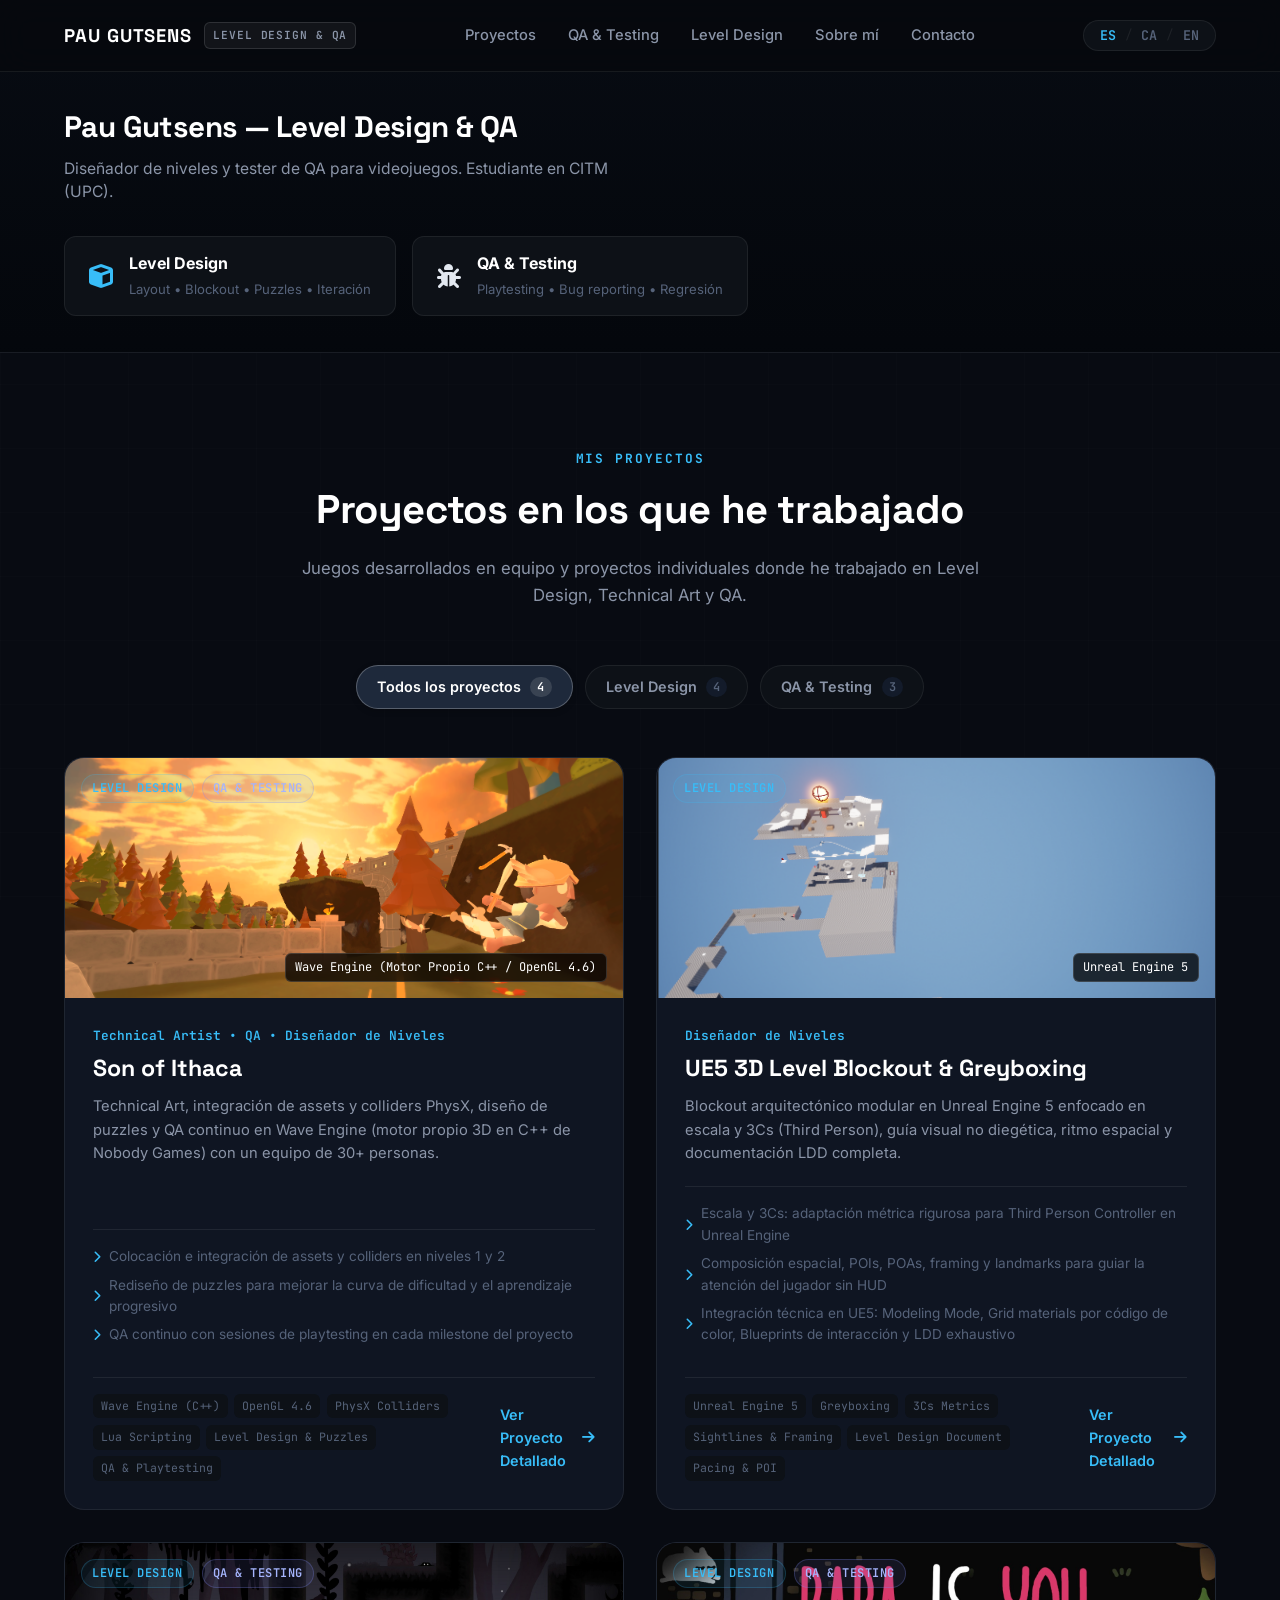
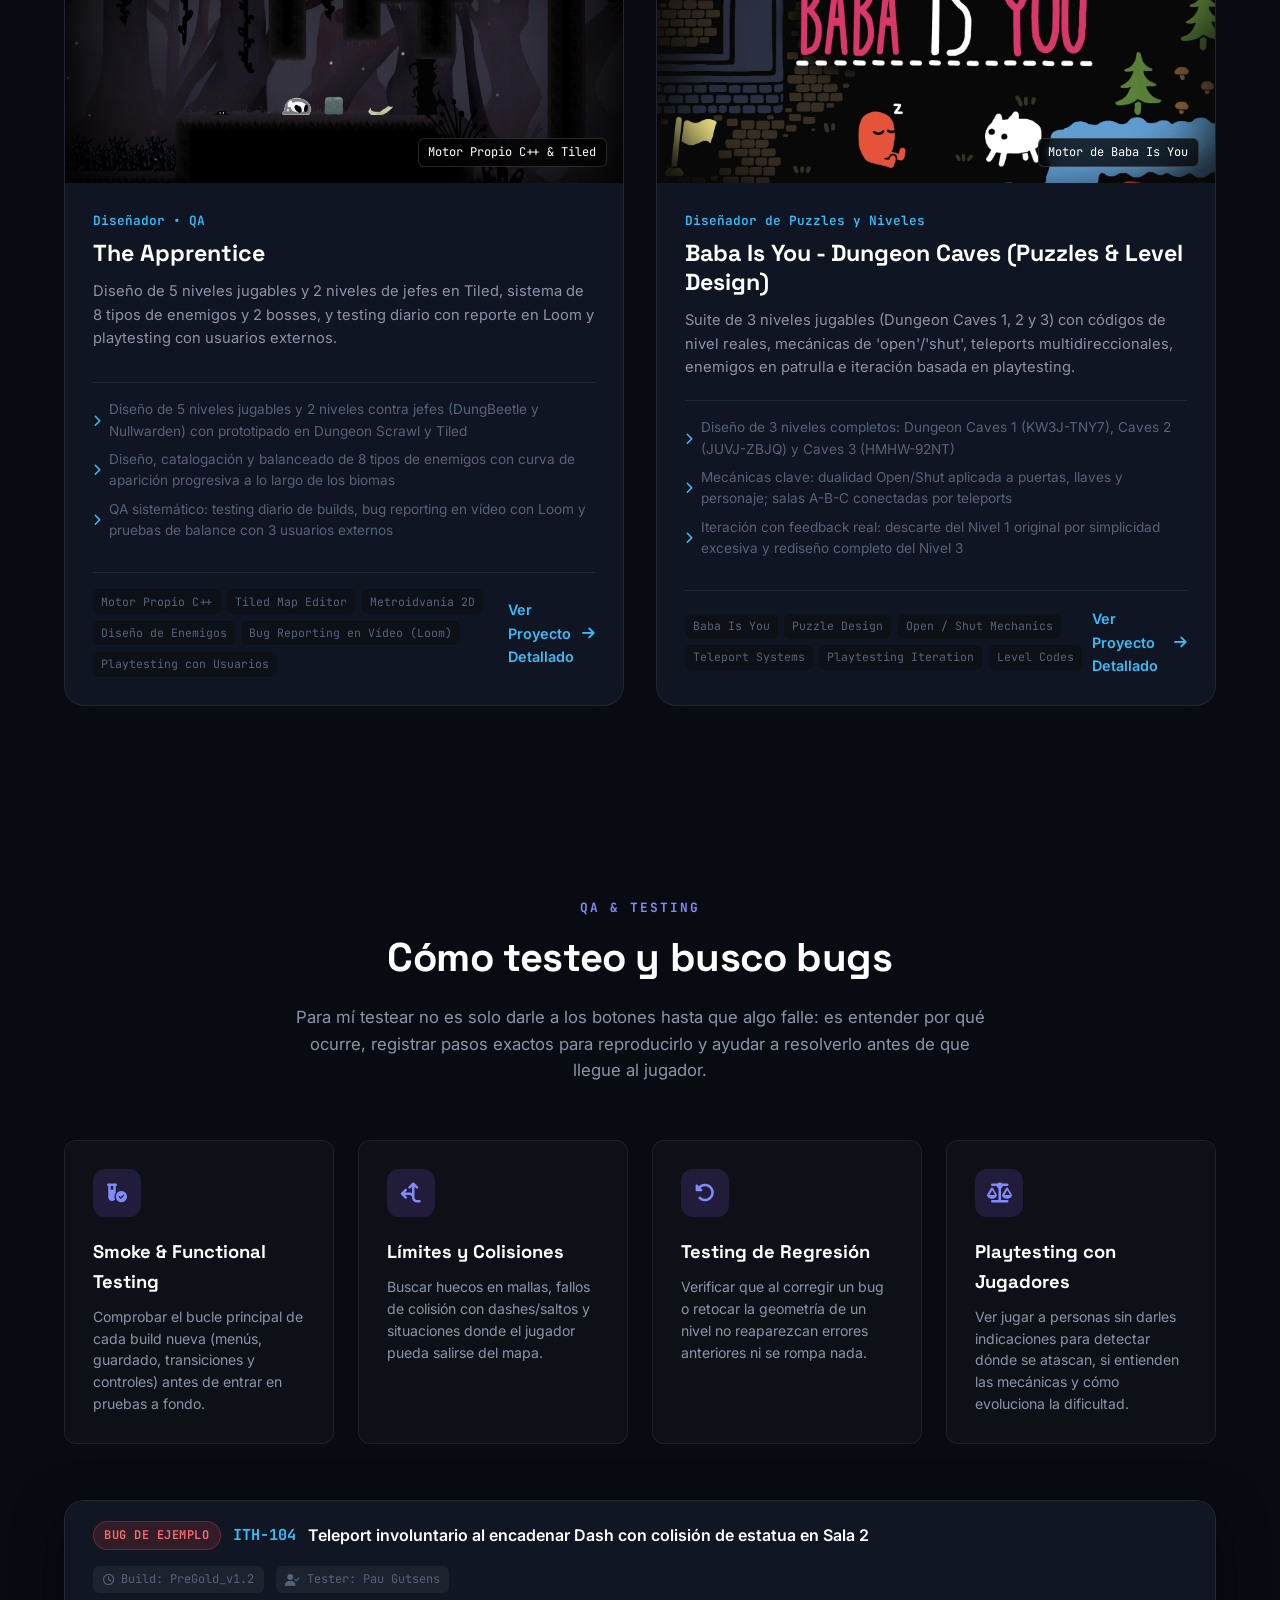
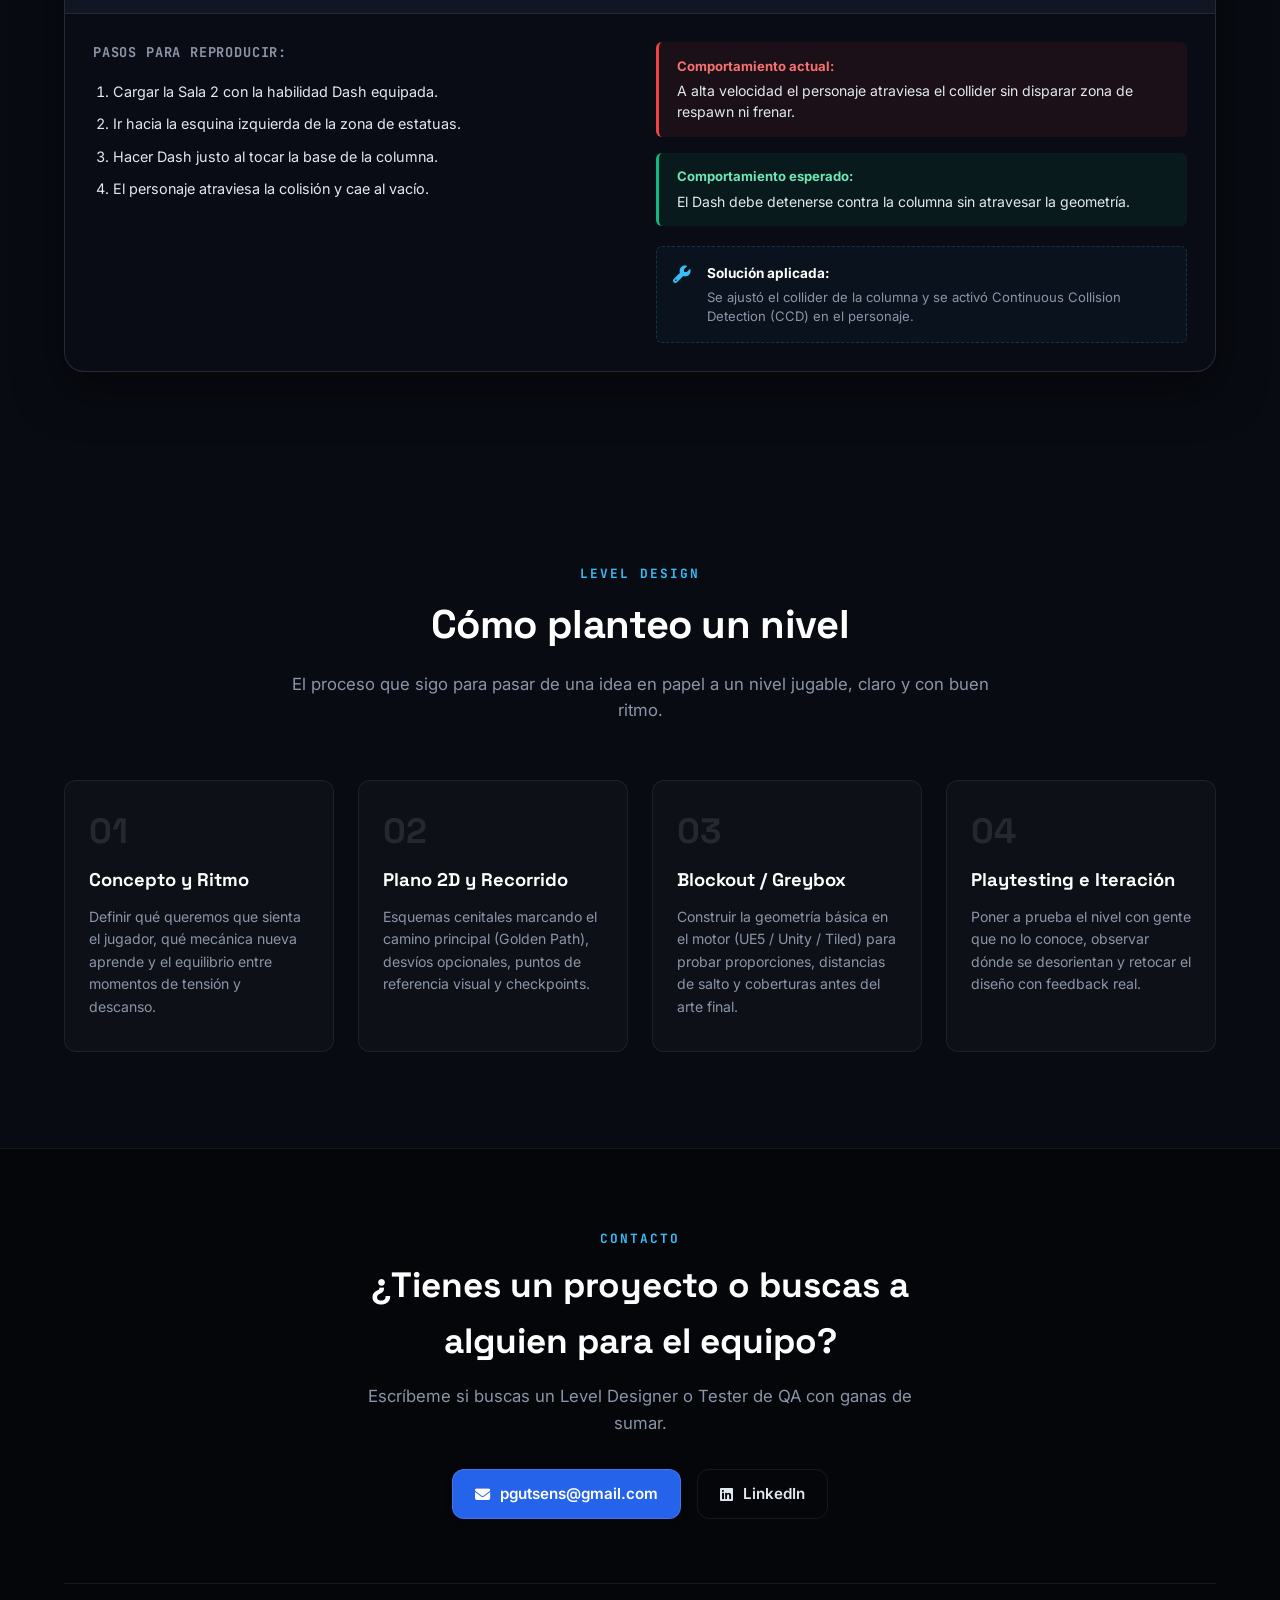
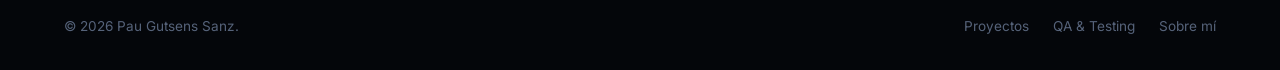
==== commit 5140b57c: "images and text" ====
--- a/index.html
+++ b/index.html
@@ -98,6 +98,22 @@
                 <p class="section-desc" data-i18n="projects_desc">
                     Proyectos de equipo en los que he hecho level design, technical art o QA — en algunos los tres a la vez.
                 </p>
+            </div>
+
+            <!-- Filter Toolbar -->
+            <div class="filter-toolbar">
+                <button class="filter-btn active" data-filter="all">
+                    <span data-i18n="filter_all">Todos los proyectos</span>
+                    <span class="filter-count">4</span>
+                </button>
+                <button class="filter-btn" data-filter="ld">
+                    <span data-i18n="filter_ld">Level Design</span>
+                    <span class="filter-count">4</span>
+                </button>
+                <button class="filter-btn" data-filter="qa">
+                    <span data-i18n="filter_qa">QA & Testing</span>
+                    <span class="filter-count">3</span>
+                </button>
             </div>
 
             <!-- Projects Grid -->
--- a/style.css
+++ b/style.css
@@ -2082,3 +2082,18 @@
     }
 }
 
+
+
+/* Link inside project prose */
+.prose-link {
+    color: var(--accent-primary);
+    text-decoration: underline;
+    font-weight: 600;
+    display: inline-flex;
+    align-items: center;
+    gap: 0.35rem;
+    transition: color var(--transition-fast);
+}
+.prose-link:hover {
+    color: #fff;
+}
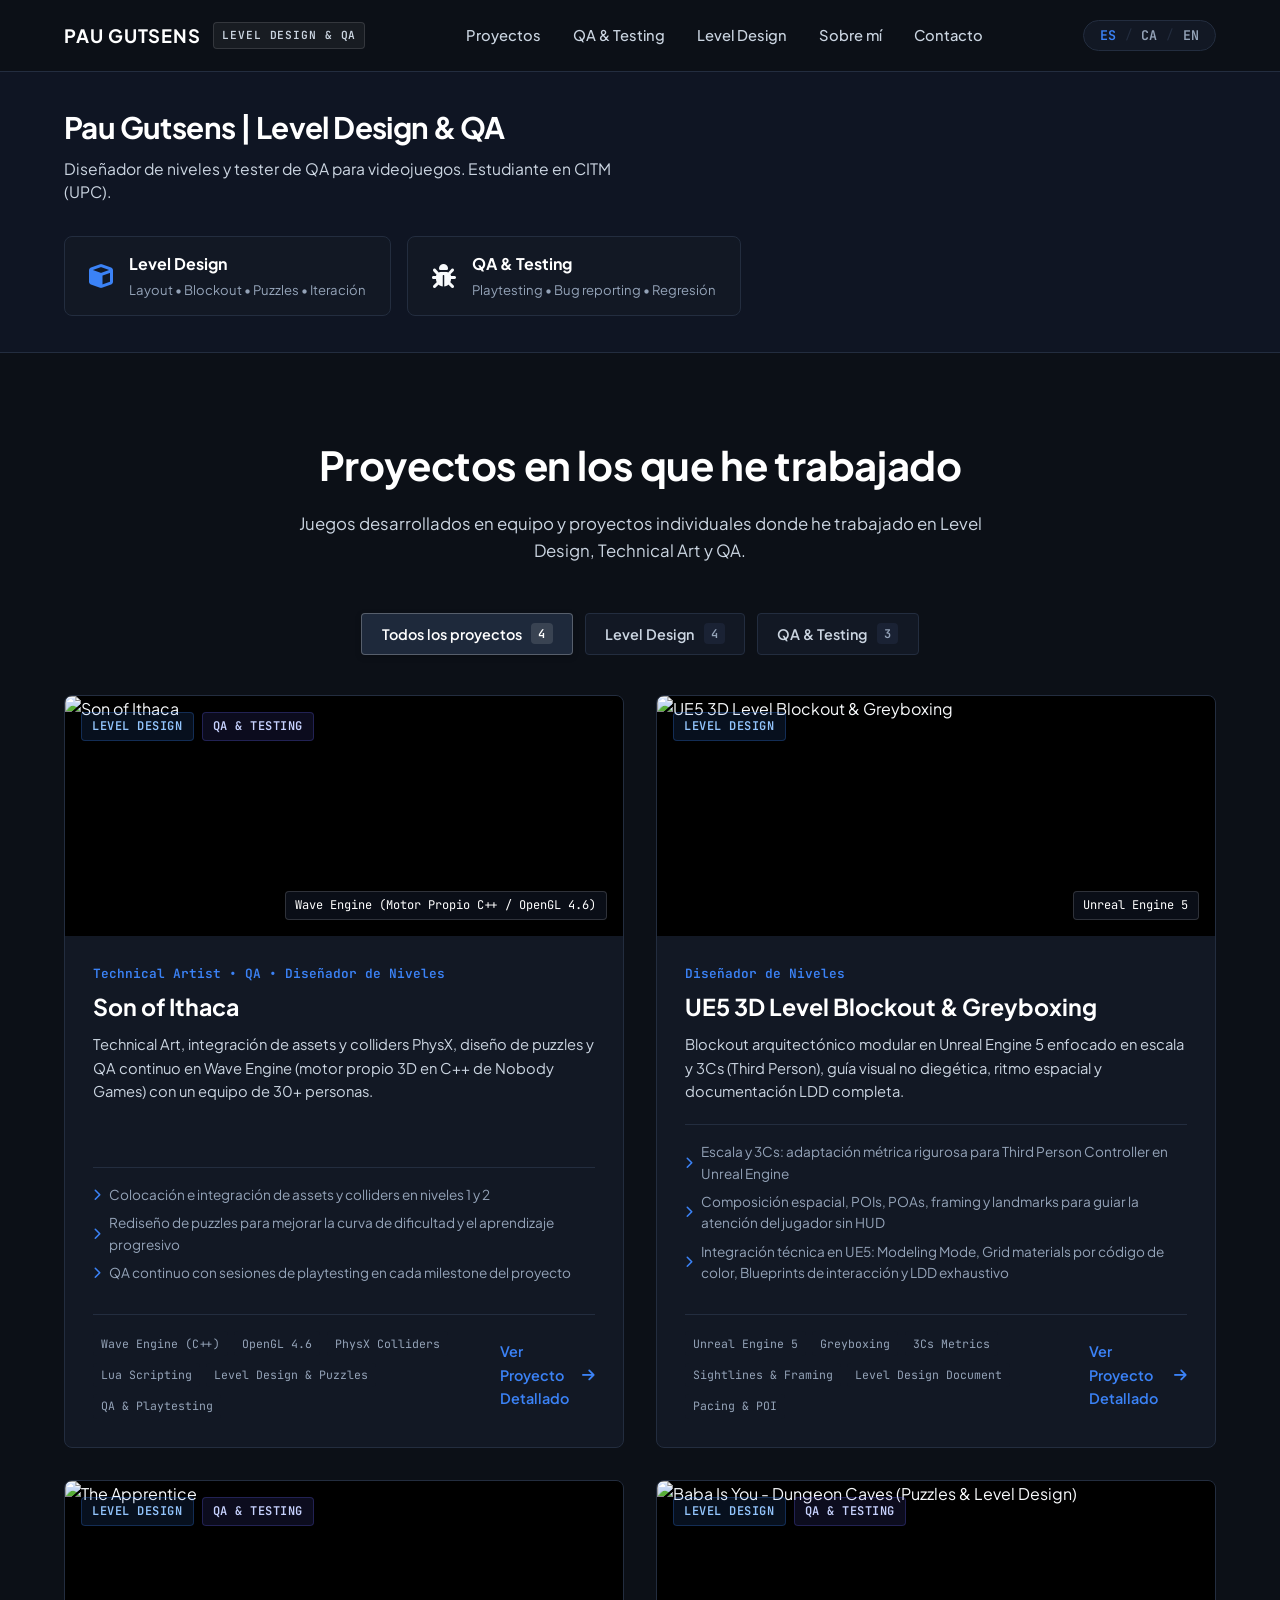
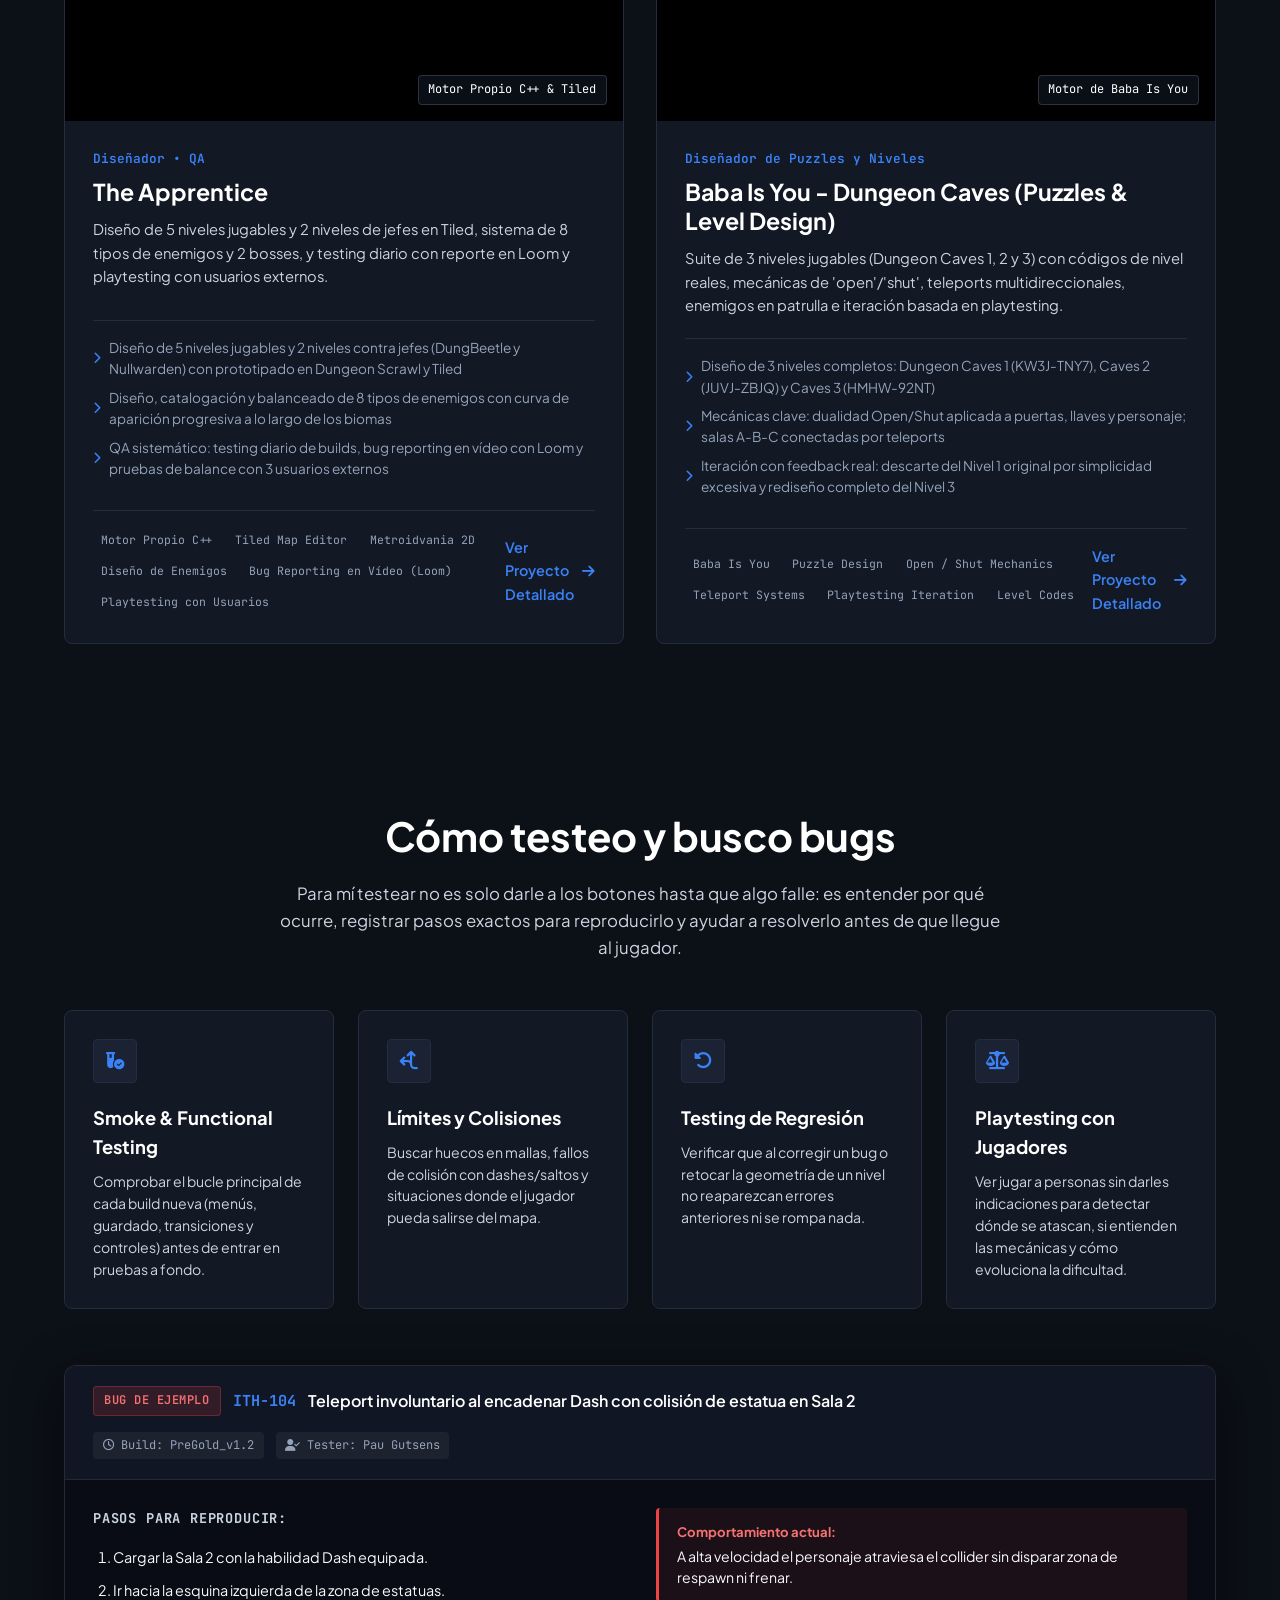
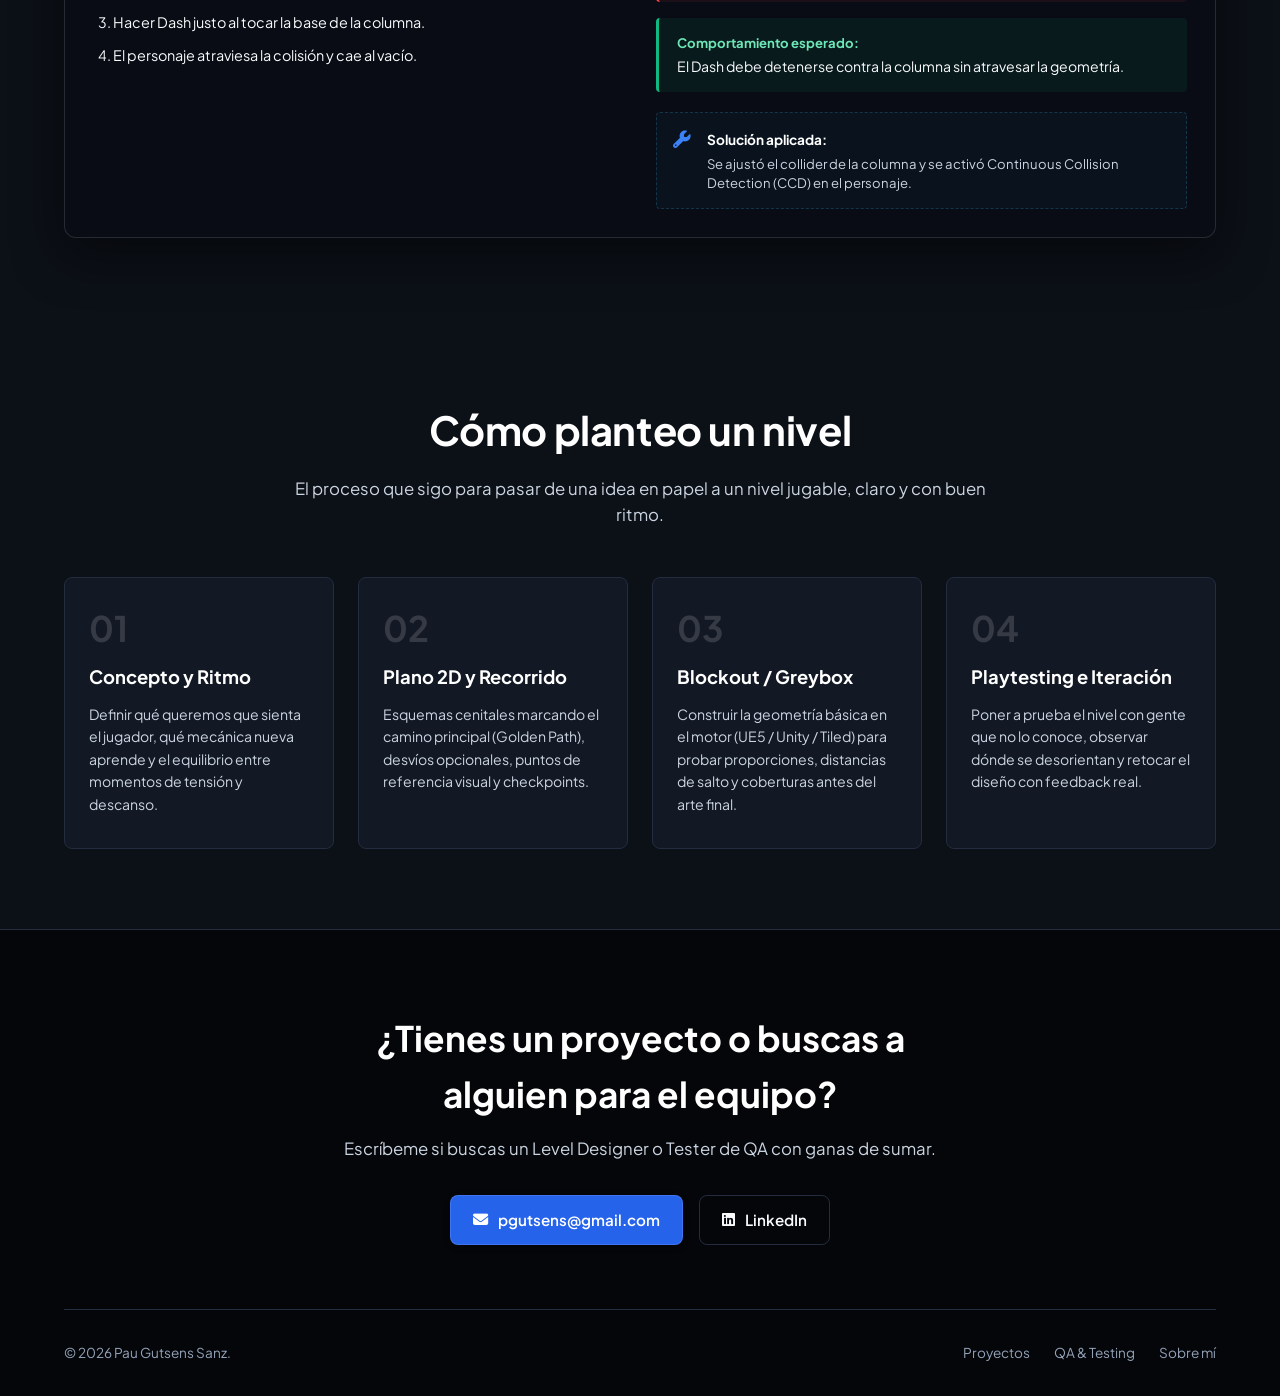
==== commit a1e9af7f: "Portfolio correction" ====
--- a/index.html
+++ b/index.html
@@ -13,9 +13,9 @@
 
     <!-- Fonts -->
     <link rel="preconnect" href="https://fonts.googleapis.com">
-    <link rel="preconnect" href="https://fonts.gstatic.com" crossorigin>
+    <link rel="preconnect" href="https://gstatic.com" crossorigin>
     <link
-        href="https://fonts.googleapis.com/css2?family=Inter:wght@300;400;500;600;700&family=JetBrains+Mono:ital,wght@0,400;0,600;0,700;1,400&family=Space+Grotesk:wght@500;600;700&display=swap"
+        href="https://fonts.googleapis.com/css2?family=Plus+Jakarta+Sans:wght@400;500;600;700;800&family=JetBrains+Mono:wght@400;500;600;700&display=swap"
         rel="stylesheet">
 
     <!-- Icons -->
@@ -25,9 +25,6 @@
 </head>
 
 <body>
-    <!-- Subtle Grid Overlay -->
-    <div class="grid-overlay"></div>
-
     <!-- Top Navigation -->
     <header class="site-header">
         <div class="container nav-container">
@@ -61,27 +58,27 @@
         </div>
     </header>
 
-    <!-- Page Intro Banner (replaces hero) -->
+    <!-- Page Intro Banner -->
     <div class="page-intro-banner">
         <div class="container">
             <div class="page-intro-inner">
                 <div class="page-intro-text">
-                    <h1 class="page-intro-title" data-i18n="page_intro_title">Pau Gutsens — Level Design & QA</h1>
-                    <p class="page-intro-sub" data-i18n="page_intro_sub">Dissenyador de nivells i tester de qualitat per a videojocs. Estudiant al CITM (UPC).</p>
+                    <h1 class="page-intro-title" data-i18n="page_intro_title">Pau Gutsens | Level Design & QA</h1>
+                    <p class="page-intro-sub" data-i18n="page_intro_sub">Diseñador de niveles y tester de QA para videojuegos. Grado en Diseño y Desarrollo de Videojuegos (CITM, UPC).</p>
                 </div>
                 <div class="page-intro-pills">
                     <div class="role-pill pill-ld">
                         <i class="fa-solid fa-cube"></i>
                         <div>
                             <strong data-i18n="pill_ld_title">Level Design</strong>
-                            <span data-i18n="pill_ld_desc">Layout • Blockout • Puzzles • Iteració</span>
+                            <span data-i18n="pill_ld_desc">Layout • Blockout • Puzzles • Iteración</span>
                         </div>
                     </div>
                     <div class="role-pill pill-qa">
                         <i class="fa-solid fa-bug"></i>
                         <div>
                             <strong data-i18n="pill_qa_title">QA & Testing</strong>
-                            <span data-i18n="pill_qa_desc">Playtesting • Bug reporting • Regressió</span>
+                            <span data-i18n="pill_qa_desc">Playtesting • Bug reporting • Regresión</span>
                         </div>
                     </div>
                 </div>
@@ -93,10 +90,9 @@
     <section class="section projects-section" id="projects">
         <div class="container">
             <div class="section-header">
-                <div class="header-pre" data-i18n="projects_pre">MIS PROYECTOS</div>
-                <h2 class="section-title" data-i18n="projects_title">Cosas en las que he trabajado</h2>
+                <h2 class="section-title" data-i18n="projects_title">Proyectos</h2>
                 <p class="section-desc" data-i18n="projects_desc">
-                    Proyectos de equipo en los que he hecho level design, technical art o QA — en algunos los tres a la vez.
+                    Proyectos de equipo en los que he hecho level design, technical art o QA (en algunos, los tres a la vez).
                 </p>
             </div>
 
@@ -127,10 +123,9 @@
     <section class="section qa-section" id="qa-methodology">
         <div class="container">
             <div class="section-header">
-                <div class="header-pre tag-qa" data-i18n="qa_pre">QA & TESTING</div>
-                <h2 class="section-title" data-i18n="qa_title">Cómo testeo y busco bugs</h2>
+                <h2 class="section-title" data-i18n="qa_title">Metodología de QA y Testing</h2>
                 <p class="section-desc" data-i18n="qa_desc">
-                    Para mí testear no es solo darle a los botones hasta que algo falle: es entender por qué ocurre, registrar pasos exactos para reproducirlo y ayudar a resolverlo antes de que llegue al jugador.
+                    Para mí testear no es solo presionar botones hasta que algo falle: es entender por qué ocurre, registrar pasos exactos para reproducirlo y documentarlo con claridad para el equipo.
                 </p>
             </div>
 
@@ -212,8 +207,7 @@
     <section class="section ld-section" id="ld-philosophy">
         <div class="container">
             <div class="section-header">
-                <div class="header-pre" data-i18n="ld_pre">LEVEL DESIGN</div>
-                <h2 class="section-title" data-i18n="ld_title">Cómo planteo un nivel</h2>
+                <h2 class="section-title" data-i18n="ld_title">Proceso de Level Design</h2>
                 <p class="section-desc" data-i18n="ld_desc">
                     El proceso que sigo para pasar de una idea en papel a un nivel jugable, claro y con buen ritmo.
                 </p>
@@ -244,15 +238,13 @@
         </div>
     </section>
 
-
     <!-- Contact Footer Section -->
     <footer class="site-footer" id="contact">
         <div class="container footer-container">
             <div class="footer-cta">
-                <div class="header-pre" data-i18n="contact_pre">CONTACTO</div>
-                <h2 class="footer-title" data-i18n="contact_title">¿Tienes un proyecto o buscas a alguien para el equipo?</h2>
+                <h2 class="footer-title" data-i18n="contact_title">Contacto</h2>
                 <p class="footer-sub" data-i18n="contact_sub">
-                    Escríbeme si buscas un Level Designer o Tester de QA con ganas de sumar.
+                    Si buscas un Level Designer o Tester de QA para tu equipo o proyecto, escríbeme.
                 </p>
 
                 <div class="contact-links">
--- a/style.css
+++ b/style.css
@@ -4,47 +4,45 @@
    ========================================================================== */
 
 :root {
-    /* Color Palette – Premium AAA Dark Studio */
-    --bg-main: #080b12;
-    --bg-surface: #0d1117;
-    --bg-surface-elevated: #131b2a;
-    --bg-glass: rgba(13, 17, 23, 0.80);
-    --bg-glass-card: rgba(19, 27, 42, 0.70);
-
-    --border-subtle: rgba(255, 255, 255, 0.07);
-    --border-accent: rgba(56, 189, 248, 0.20);
-    --border-active: #38bdf8;
-
-    --text-primary: #e2e8f0;
-    --text-secondary: #8b95a8;
-    --text-muted: #56637a;
-
-    /* Accents – Refined Studio palette (Clean, non-neon) */
-    --accent-cyan: #38bdf8;
-    --accent-cyan-glow: transparent;
-    --accent-purple: #818cf8;
-    --accent-purple-glow: transparent;
-    --accent-emerald: #34d399;
-    --accent-amber: #fbbf24;
-    --accent-crimson: #f87171;
-
-    /* Typography */
-    --font-heading: 'Space Grotesk', -apple-system, BlinkMacSystemFont, sans-serif;
-    --font-body: 'Inter', -apple-system, BlinkMacSystemFont, sans-serif;
+    /* Color Palette – AAA Technical Studio (High Contrast, Solid) */
+    --bg-main: #0c1017;
+    --bg-surface: #121824;
+    --bg-surface-elevated: #1a2234;
+    --bg-card: #121824;
+
+    --border-subtle: #232d3f;
+    --border-hover: #3b4961;
+    --border-active: #3b82f6;
+
+    --text-primary: #f8fafc;
+    --text-secondary: #cbd5e1;
+    --text-muted: #94a3b8;
+
+    /* Accents – Direct Technical Studio Palette */
+    --accent-cyan: #3b82f6;
+    --accent-primary: #3b82f6;
+    --accent-primary-hover: #2563eb;
+    --accent-purple: #6366f1;
+    --accent-emerald: #10b981;
+    --accent-amber: #f59e0b;
+    --accent-crimson: #ef4444;
+
+    /* Typography (No Inter, No Space Grotesk) */
+    --font-heading: 'Plus Jakarta Sans', -apple-system, BlinkMacSystemFont, sans-serif;
+    --font-body: 'Plus Jakarta Sans', -apple-system, BlinkMacSystemFont, sans-serif;
     --font-mono: 'JetBrains Mono', monospace;
 
     /* Layout & Spacing */
     --container-max: 1200px;
     --nav-height: 72px;
-    --radius-sm: 6px;
-    --radius-md: 12px;
-    --radius-lg: 20px;
+    --radius-sm: 4px;
+    --radius-md: 8px;
+    --radius-lg: 12px;
     --radius-pill: 9999px;
 
     /* Transitions */
     --transition-fast: 150ms ease;
-    --transition-normal: 250ms cubic-bezier(0.16, 1, 0.3, 1);
-    --transition-bounce: 400ms cubic-bezier(0.34, 1.56, 0.64, 1);
+    --transition-normal: 200ms ease;
 }
 
 /* Base & Reset */
@@ -89,24 +87,9 @@
     background: none;
 }
 
-/* Background Ambient */
-.glow-bg {
+/* Clean solid background */
+.grid-overlay {
     display: none;
-}
-
-/* Grid overlay – ultra-subtle texture */
-.grid-overlay {
-    position: fixed;
-    top: 0;
-    left: 0;
-    width: 100%;
-    height: 100%;
-    background-image: 
-        linear-gradient(to right, rgba(255, 255, 255, 0.012) 1px, transparent 1px),
-        linear-gradient(to bottom, rgba(255, 255, 255, 0.012) 1px, transparent 1px);
-    background-size: 64px 64px;
-    pointer-events: none;
-    z-index: 0;
 }
 
 .container {
@@ -127,8 +110,7 @@
     left: 0;
     right: 0;
     height: var(--nav-height);
-    background: rgba(7, 9, 14, 0.85);
-    backdrop-filter: blur(16px);
+    background: #0c1017;
     border-bottom: 1px solid var(--border-subtle);
     z-index: 100;
     display: flex;
@@ -283,8 +265,8 @@
 }
 
 .btn-secondary:hover {
-    border-color: rgba(129, 140, 248, 0.40);
-    background: rgba(129, 140, 248, 0.08);
+    border-color: var(--border-hover);
+    background: #1f2b42;
     transform: translateY(-2px);
 }
 
@@ -295,16 +277,16 @@
 }
 
 .btn-outline:hover {
-    border-color: rgba(56, 189, 248, 0.35);
-    color: var(--accent-cyan);
-    background: rgba(56, 189, 248, 0.04);
+    border-color: var(--border-hover);
+    color: #ffffff;
+    background: rgba(255, 255, 255, 0.05);
 }
 
 .badge {
     display: inline-flex;
     align-items: center;
     padding: 0.25rem 0.65rem;
-    border-radius: var(--radius-pill);
+    border-radius: var(--radius-sm);
     font-family: var(--font-mono);
     font-size: 0.75rem;
     font-weight: 600;
@@ -318,23 +300,23 @@
 }
 
 .badge-ld {
-    background: rgba(56, 189, 248, 0.08);
-    color: var(--accent-cyan);
-    border: 1px solid rgba(56, 189, 248, 0.20);
+    background: rgba(59, 130, 246, 0.12);
+    color: #93c5fd;
+    border: 1px solid rgba(59, 130, 246, 0.25);
 }
 
 .badge-qa {
-    background: rgba(129, 140, 248, 0.10);
-    color: #a5b4fc;
-    border: 1px solid rgba(129, 140, 248, 0.25);
+    background: rgba(99, 102, 241, 0.12);
+    color: #c7d2fe;
+    border: 1px solid rgba(99, 102, 241, 0.25);
 }
 
 /* ==========================================================================
    Hero Section
    ========================================================================== */
 .hero-section {
-    padding-top: calc(var(--nav-height) + 4rem);
-    padding-bottom: 5rem;
+    padding-top: calc(var(--nav-height) + 3rem);
+    padding-bottom: 4rem;
     position: relative;
     z-index: 1;
 }
@@ -345,32 +327,6 @@
     align-items: center;
     text-align: center;
     max-width: 900px;
-}
-
-.hero-badge {
-    display: inline-flex;
-    align-items: center;
-    gap: 0.6rem;
-    background: rgba(16, 185, 129, 0.1);
-    border: 1px solid rgba(16, 185, 129, 0.25);
-    padding: 0.4rem 1rem;
-    border-radius: var(--radius-pill);
-    font-size: 0.85rem;
-    color: #6ee7b7;
-    margin-bottom: 1.75rem;
-}
-
-.status-indicator {
-    width: 8px;
-    height: 8px;
-    background: var(--accent-emerald);
-    border-radius: 50%;
-    animation: pulse 2s infinite;
-}
-
-@keyframes pulse {
-    0%, 100% { opacity: 1; transform: scale(1); }
-    50% { opacity: 0.5; transform: scale(1.3); }
 }
 
 .hero-title {
@@ -380,9 +336,7 @@
     line-height: 1.15;
     letter-spacing: -0.02em;
     margin-bottom: 1.5rem;
-    background: linear-gradient(180deg, #ffffff 40%, #cbd5e1 100%);
-    -webkit-background-clip: text;
-    -webkit-text-fill-color: transparent;
+    color: #ffffff;
 }
 
 .hero-subtitle {
@@ -390,7 +344,7 @@
     color: var(--text-secondary);
     max-width: 760px;
     line-height: 1.65;
-    margin-bottom: 2.25rem;
+    margin-bottom: 2rem;
 }
 
 .role-tags-wrapper {
@@ -451,9 +405,8 @@
     margin-bottom: 2.75rem;
     padding: 1.75rem;
     background: var(--bg-surface-elevated);
-    border-radius: var(--radius-lg);
+    border-radius: var(--radius-md);
     border: 1px solid var(--border-subtle);
-    backdrop-filter: blur(12px);
 }
 
 .stat-card {
@@ -487,29 +440,19 @@
    Sections Common Header
    ========================================================================== */
 .section {
-    padding: 6rem 0;
+    padding: 5rem 0;
     position: relative;
     z-index: 1;
 }
 
 .section-header {
     text-align: center;
-    max-width: 700px;
-    margin: 0 auto 3.5rem auto;
+    max-width: 720px;
+    margin: 0 auto 3rem auto;
 }
 
 .header-pre {
-    font-family: var(--font-mono);
-    font-size: 0.8rem;
-    font-weight: 700;
-    color: var(--accent-cyan);
-    letter-spacing: 0.15em;
-    text-transform: uppercase;
-    margin-bottom: 0.5rem;
-}
-
-.header-pre.tag-qa {
-    color: var(--accent-purple);
+    display: none;
 }
 
 .section-title {
@@ -534,7 +477,7 @@
     display: flex;
     justify-content: center;
     gap: 0.75rem;
-    margin-bottom: 3rem;
+    margin-bottom: 2.5rem;
     flex-wrap: wrap;
 }
 
@@ -542,10 +485,10 @@
     display: inline-flex;
     align-items: center;
     gap: 0.6rem;
-    padding: 0.65rem 1.25rem;
+    padding: 0.6rem 1.2rem;
     background: var(--bg-surface);
     border: 1px solid var(--border-subtle);
-    border-radius: var(--radius-pill);
+    border-radius: var(--radius-sm);
     color: var(--text-secondary);
     font-size: 0.9rem;
     font-weight: 600;
@@ -554,7 +497,7 @@
 
 .filter-btn:hover {
     color: #fff;
-    border-color: rgba(255, 255, 255, 0.2);
+    border-color: var(--border-hover);
 }
 
 .filter-btn.active {
@@ -574,7 +517,7 @@
     font-size: 0.75rem;
     background: var(--bg-surface-elevated);
     padding: 0.15rem 0.45rem;
-    border-radius: var(--radius-pill);
+    border-radius: var(--radius-sm);
     color: var(--text-muted);
 }
 
@@ -586,20 +529,19 @@
 
 /* Project Card */
 .project-card {
-    background: var(--bg-glass-card);
+    background: var(--bg-surface);
     border: 1px solid var(--border-subtle);
-    border-radius: var(--radius-lg);
+    border-radius: var(--radius-md);
     overflow: hidden;
-    backdrop-filter: blur(16px);
     transition: transform var(--transition-normal), border-color var(--transition-normal), box-shadow var(--transition-normal);
     display: flex;
     flex-direction: column;
 }
 
 .project-card:hover {
-    transform: translateY(-6px);
-    border-color: rgba(56, 189, 248, 0.22);
-    box-shadow: 0 16px 40px rgba(0, 0, 0, 0.45);
+    transform: translateY(-4px);
+    border-color: var(--border-hover);
+    box-shadow: 0 12px 32px rgba(0, 0, 0, 0.35);
 }
 
 .card-media-wrap {
@@ -618,7 +560,7 @@
 }
 
 .project-card:hover .card-img {
-    transform: scale(1.05);
+    transform: scale(1.03);
 }
 
 .card-badges {
@@ -634,8 +576,7 @@
     position: absolute;
     bottom: 1rem;
     right: 1rem;
-    background: rgba(0, 0, 0, 0.75);
-    backdrop-filter: blur(8px);
+    background: #0a0e17;
     color: #fff;
     font-family: var(--font-mono);
     font-size: 0.75rem;
@@ -754,19 +695,20 @@
 
 .qa-card:hover {
     transform: translateY(-4px);
-    border-color: var(--accent-purple);
+    border-color: var(--border-hover);
 }
 
 .qa-card-icon {
-    width: 48px;
-    height: 48px;
-    border-radius: var(--radius-md);
-    background: rgba(139, 92, 246, 0.15);
-    color: var(--accent-purple);
+    width: 44px;
+    height: 44px;
+    border-radius: var(--radius-sm);
+    background: var(--bg-surface-elevated);
+    border: 1px solid var(--border-subtle);
+    color: var(--accent-primary);
     display: flex;
     align-items: center;
     justify-content: center;
-    font-size: 1.25rem;
+    font-size: 1.15rem;
     margin-bottom: 1.25rem;
 }
 
@@ -956,20 +898,20 @@
 
 .wf-step:hover {
     transform: translateY(-4px);
-    border-color: rgba(56, 189, 248, 0.25);
+    border-color: var(--border-hover);
 }
 
 .wf-num {
     font-family: var(--font-heading);
     font-size: 2.2rem;
     font-weight: 700;
-    color: rgba(255, 255, 255, 0.10);
+    color: rgba(255, 255, 255, 0.15);
     line-height: 1;
     margin-bottom: 1rem;
 }
 
 .wf-step:hover .wf-num {
-    color: rgba(56, 189, 248, 0.70);
+    color: #ffffff;
 }
 
 .wf-step h3 {
@@ -1145,8 +1087,7 @@
     left: 0;
     right: 0;
     bottom: 0;
-    background: rgba(3, 5, 8, 0.88);
-    backdrop-filter: blur(12px);
+    background: rgba(4, 7, 12, 0.92);
     z-index: 1000;
     display: flex;
     align-items: center;
@@ -1602,8 +1543,7 @@
     position: absolute;
     bottom: 1rem;
     right: 1rem;
-    background: rgba(0, 0, 0, 0.75);
-    backdrop-filter: blur(8px);
+    background: #0a0e17;
     color: #ffffff;
     font-family: var(--font-mono);
     font-size: 0.78rem;
@@ -1869,7 +1809,7 @@
    Page Intro Banner (Replaces previous oversized hero on index.html)
    ========================================================================== */
 .page-intro-banner {
-    background: linear-gradient(180deg, rgba(8, 12, 20, 0.95) 0%, rgba(4, 7, 12, 0.98) 100%);
+    background: #0f1523;
     border-bottom: 1px solid var(--border-subtle);
     padding: calc(var(--nav-height) + 2rem) 0 2.25rem 0;
     position: relative;
@@ -2012,61 +1952,47 @@
     border-top: 1px solid var(--border-subtle);
 }
 
-.about-what-cards {
-    display: grid;
-    grid-template-columns: repeat(3, 1fr);
-    gap: 1.75rem;
-    margin-top: 2rem;
-}
-
-.about-what-card {
-    background: var(--bg-surface);
+/* Disciplines Table (Structured Capability Matrix) */
+.disciplines-table {
+    display: flex;
+    flex-direction: column;
+    margin-top: 1.5rem;
     border: 1px solid var(--border-subtle);
     border-radius: var(--radius-md);
-    padding: 2rem;
-    transition: transform var(--transition-fast), border-color var(--transition-fast);
-}
-
-.about-what-card:hover {
-    border-color: rgba(255, 255, 255, 0.22);
-    transform: translateY(-3px);
-}
-
-.about-what-icon {
-    width: 48px;
-    height: 48px;
-    border-radius: var(--radius-sm);
-    background: rgba(0, 240, 255, 0.08);
-    border: 1px solid rgba(0, 240, 255, 0.25);
-    display: flex;
-    align-items: center;
-    justify-content: center;
-    font-size: 1.25rem;
-    color: var(--accent-cyan);
-    margin-bottom: 1.25rem;
-}
-
-.about-what-card:nth-child(2) .about-what-icon {
-    background: rgba(139, 92, 246, 0.1);
-    border-color: rgba(139, 92, 246, 0.3);
-    color: #a78bfa;
-}
-
-.about-what-card:nth-child(3) .about-what-icon {
-    background: rgba(245, 158, 11, 0.1);
-    border-color: rgba(245, 158, 11, 0.3);
-    color: #fbbf24;
-}
-
-.about-what-card h3 {
+    background: var(--bg-surface);
+    overflow: hidden;
+}
+
+.discipline-row {
+    display: grid;
+    grid-template-columns: 280px 1fr;
+    padding: 1.5rem 2rem;
+    border-bottom: 1px solid var(--border-subtle);
+    gap: 2rem;
+    align-items: center;
+}
+
+.discipline-row:last-child {
+    border-bottom: none;
+}
+
+.discipline-meta strong {
+    display: block;
     font-family: var(--font-heading);
-    font-size: 1.25rem;
+    font-size: 1.15rem;
+    color: #ffffff;
     font-weight: 700;
-    color: #ffffff;
-    margin-bottom: 0.75rem;
-}
-
-.about-what-card p {
+    margin-bottom: 0.25rem;
+}
+
+.discipline-meta span {
+    font-family: var(--font-mono);
+    font-size: 0.78rem;
+    color: var(--accent-primary);
+    letter-spacing: 0.04em;
+}
+
+.discipline-detail p {
     font-size: 0.92rem;
     line-height: 1.65;
     color: var(--text-secondary);
@@ -2076,9 +2002,13 @@
     .about-full-grid {
         grid-template-columns: 1fr;
     }
-
-    .about-what-cards {
+}
+
+@media (max-width: 768px) {
+    .discipline-row {
         grid-template-columns: 1fr;
+        gap: 0.75rem;
+        padding: 1.25rem 1.5rem;
     }
 }
 
